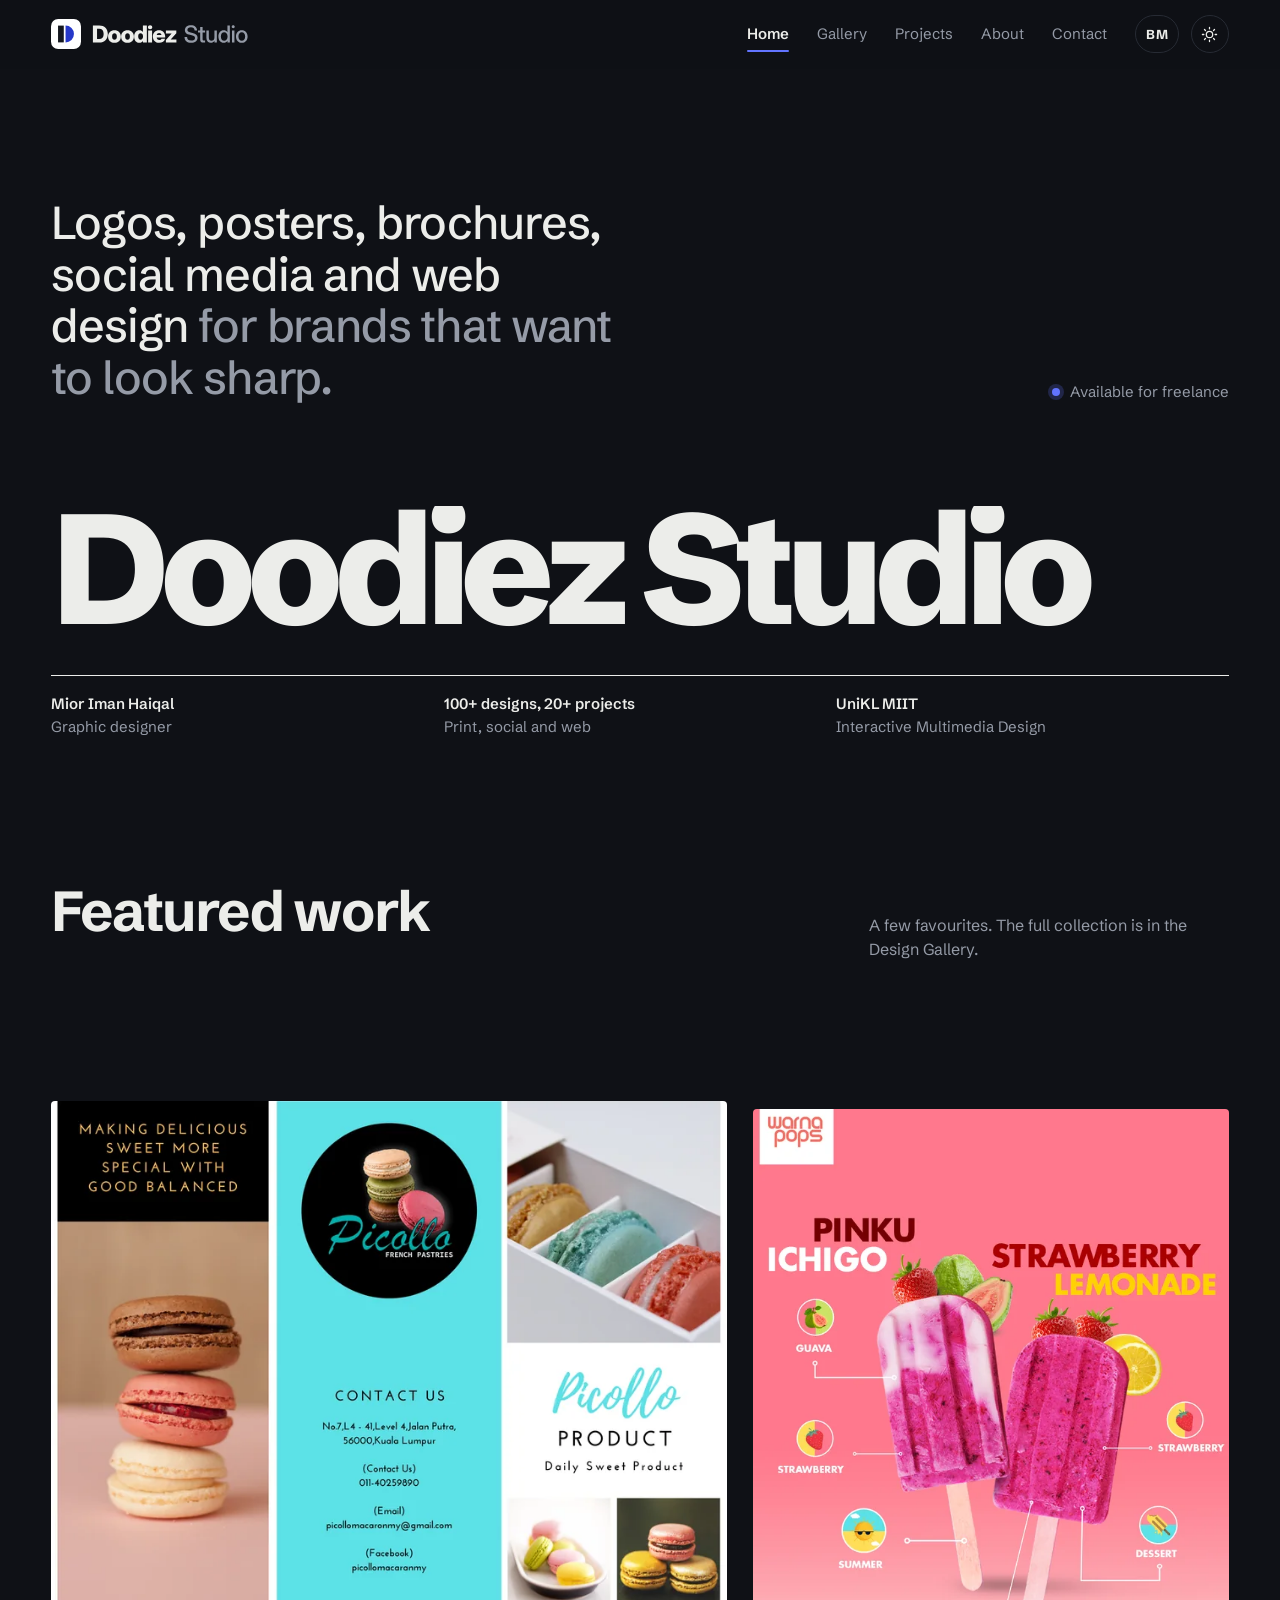
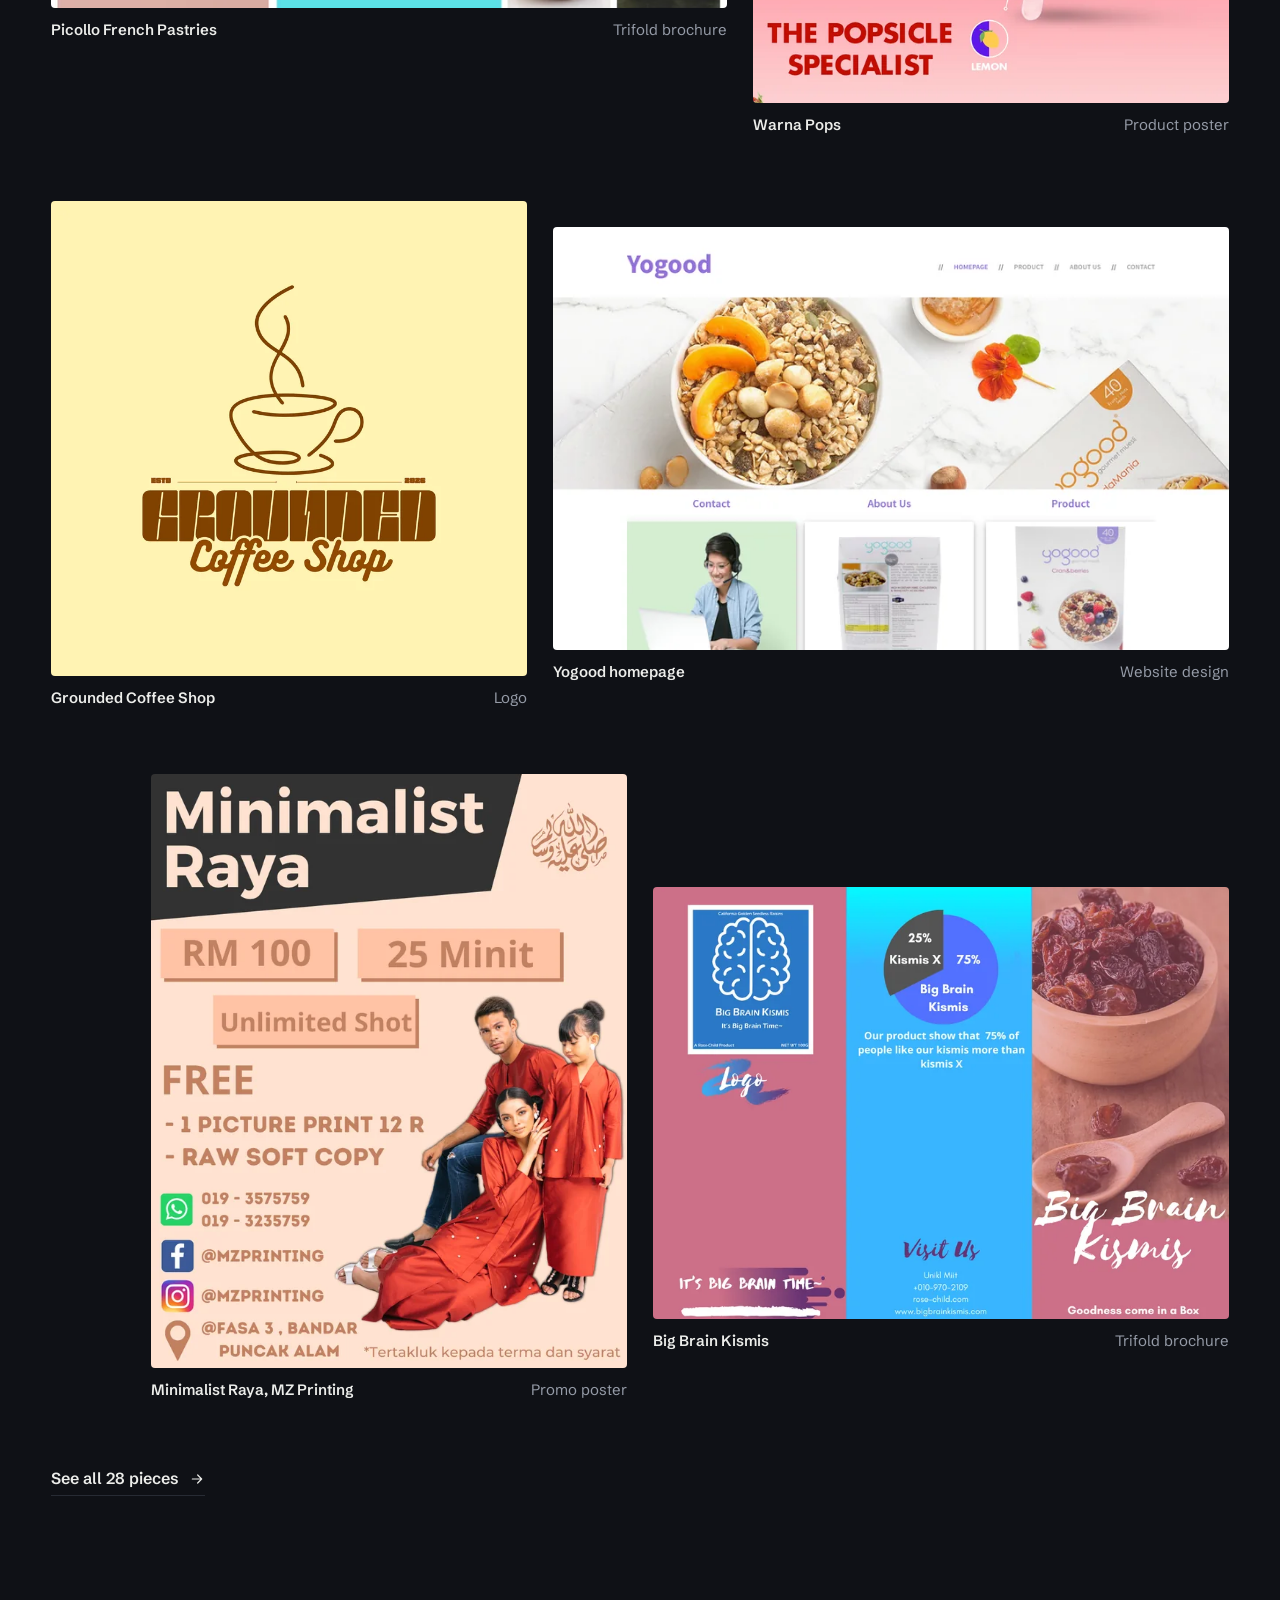
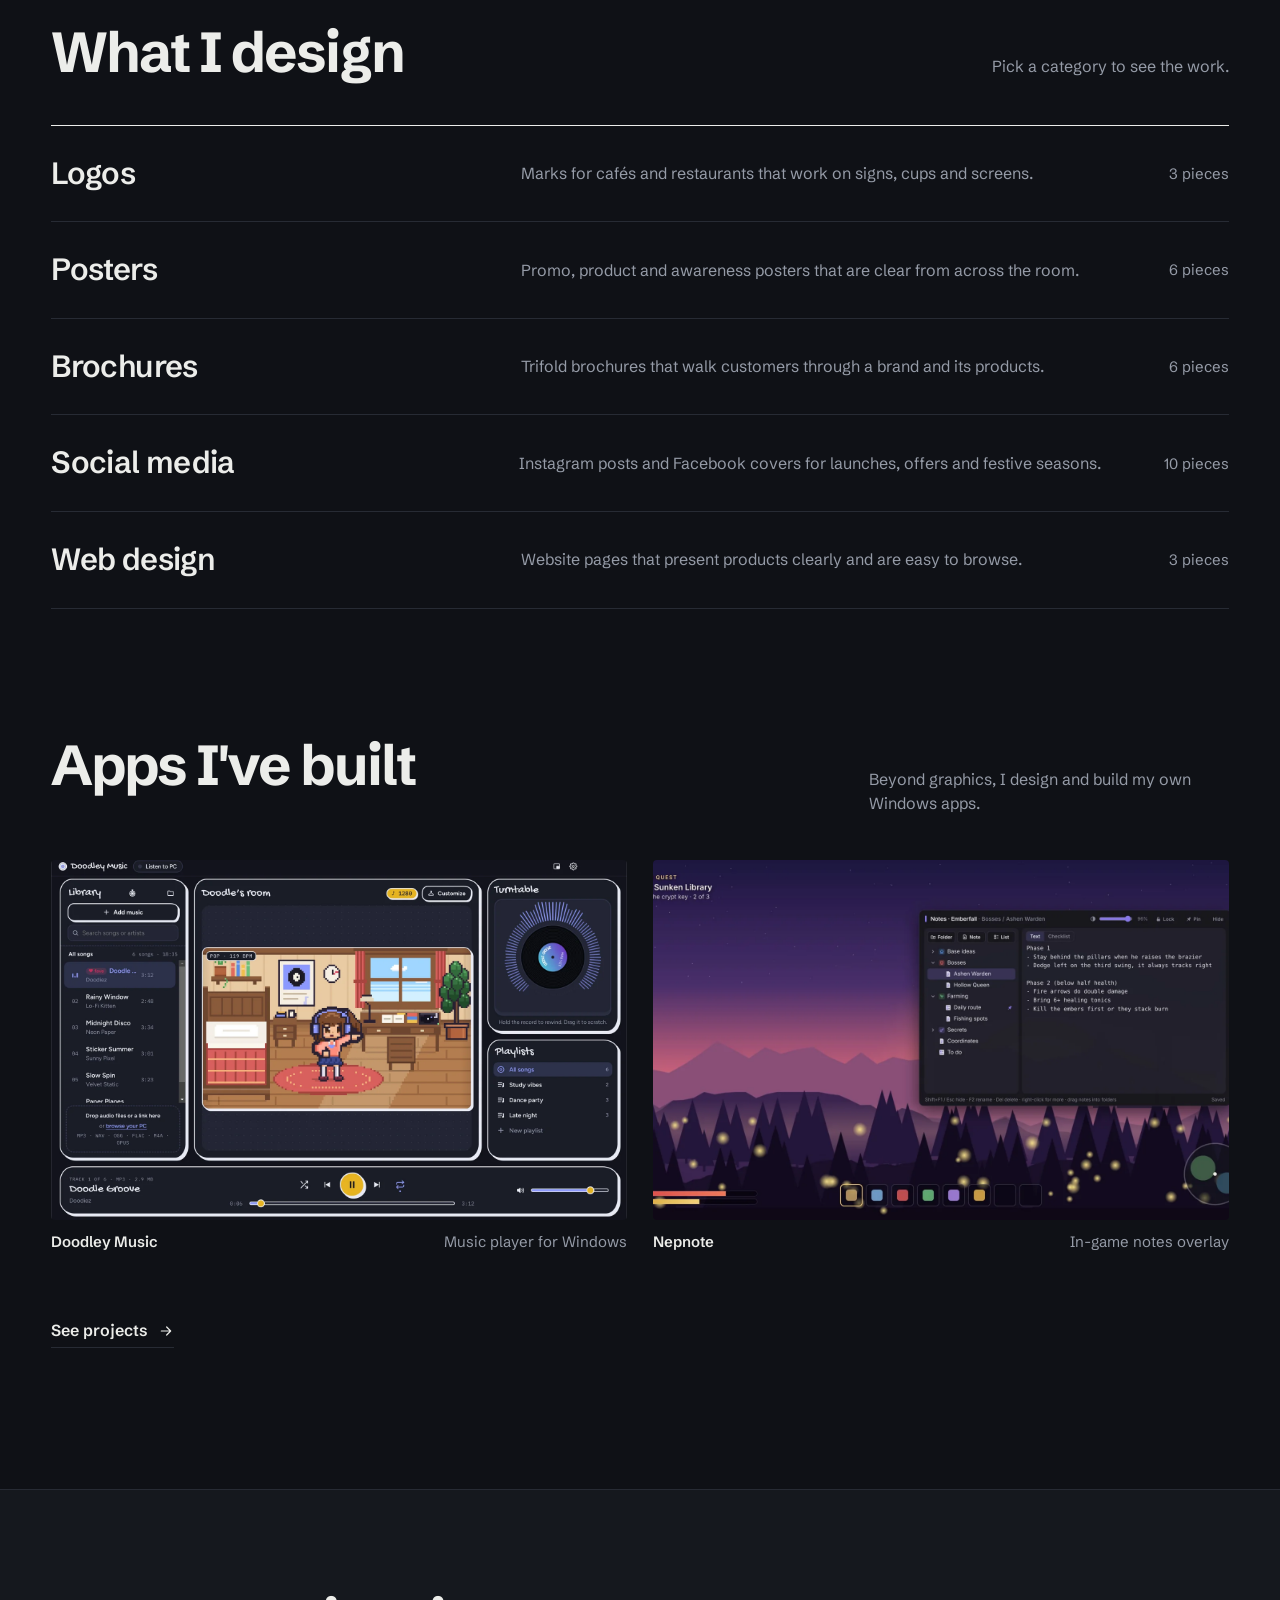
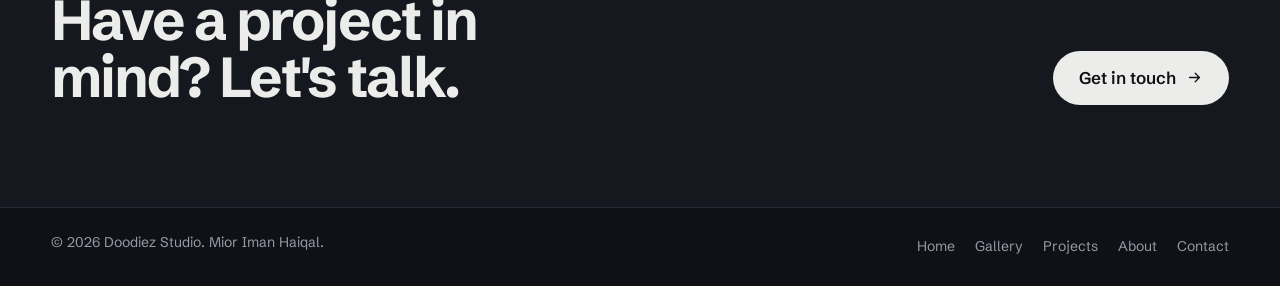
==== index.html @ 49db3137 "Launch Doodiez Studio portfolio site" ====
<!doctype html>
<html lang="en">
<head>
<meta charset="utf-8">
<meta name="viewport" content="width=device-width, initial-scale=1">
<title>Doodiez Studio</title>
<meta name="description" content="Doodiez Studio is the portfolio of Mior Iman Haiqal, a graphic designer in Malaysia: logos, posters, brochures, social media and web design.">
<meta property="og:title" content="Doodiez Studio">
<meta property="og:description" content="Doodiez Studio is the portfolio of Mior Iman Haiqal, a graphic designer in Malaysia: logos, posters, brochures, social media and web design.">
<meta property="og:image" content="assets/og.png">
<link rel="icon" href="assets/favicon.svg" type="image/svg+xml">
<link rel="icon" href="assets/favicon-32.png" sizes="32x32" type="image/png">
<link rel="apple-touch-icon" href="assets/apple-touch-icon.png">
<meta name="theme-color" content="#0F1116">
<link rel="preconnect" href="https://fonts.googleapis.com">
<link rel="preconnect" href="https://fonts.gstatic.com" crossorigin>
<link href="https://fonts.googleapis.com/css2?family=Schibsted+Grotesk:wght@400;500;600;700;800&display=swap" rel="stylesheet">
<script>try{if(localStorage.getItem('theme')==='light')document.documentElement.setAttribute('data-theme','light')}catch(e){}</script>
<link rel="stylesheet" href="assets/style.css">
</head>
<body>

<header>
  <div class="wrap bar">
    <a href="index.html" class="logo"><svg class="logo-svg" viewBox="0 0 519.2 78.9" role="img" aria-label="Doodiez Studio"><rect width="78.9" height="78.9" rx="18.9" fill="var(--tile-bg)"/><g transform="translate(18.52 17.35) scale(0.5812)"><rect width="26" height="76" fill="var(--tile-ink)"/><path d="M34 0A38 38 0 0 1 34 76Z" fill="var(--tile-acc)"/></g><g transform="translate(107.28 61.98) scale(0.62)"><path fill="currentColor" d="M31.7 0C54.1 0 68 -14.2 68 -36.4C68 -58.6 53.9 -72.8 31.7 -72.8H4.7V0ZM22.3 -14.6V-58.1H30.6C44 -58.1 50.3 -50.7 50.3 -36.4C50.3 -22.1 44.1 -14.6 30.8 -14.6ZM96.2 1.2C112.4 1.2 123.3 -9.4 123.3 -25.8C123.3 -42 112.4 -52.7 96.2 -52.7C80.1 -52.7 69.1 -42 69.1 -25.8C69.1 -9.4 80.1 1.2 96.2 1.2ZM96.2 -12.2C90.3 -12.2 86.1 -17 86.1 -25.8C86.1 -34.5 90.4 -39.4 96.2 -39.4C102.1 -39.4 106.4 -34.5 106.4 -25.8C106.4 -17 102.1 -12.2 96.2 -12.2ZM151.6 1.2C167.7 1.2 178.7 -9.4 178.7 -25.8C178.7 -42 167.7 -52.7 151.6 -52.7C135.4 -52.7 124.4 -42 124.4 -25.8C124.4 -9.4 135.4 1.2 151.6 1.2ZM151.6 -12.2C145.7 -12.2 141.5 -17 141.5 -25.8C141.5 -34.5 145.7 -39.4 151.6 -39.4C157.4 -39.4 161.7 -34.5 161.7 -25.8C161.7 -17 157.4 -12.2 151.6 -12.2ZM202.1 1.1C208.8 1.1 214.2 -2 216.9 -8H217V0H233.6V-72.8H216.8V-44.6H216.7C213.4 -50.1 208.6 -52.7 201.9 -52.7C188.8 -52.7 179.7 -41.7 179.7 -25.9C179.7 -9.6 188.5 1.1 202.1 1.1ZM206.8 -12.3C200.6 -12.3 196.8 -17.4 196.8 -25.9C196.8 -34.3 200.6 -39.3 206.8 -39.3C213.1 -39.3 217.4 -34 217.4 -25.9C217.4 -17.6 213.1 -12.3 206.8 -12.3ZM239 0H255.8V-51.6H239ZM247.3 -56.6C252.8 -56.6 256.6 -60.2 256.6 -65.1C256.6 -70 252.8 -73.5 247.3 -73.5C242 -73.5 238.1 -70 238.1 -65.1C238.1 -60.2 242 -56.6 247.3 -56.6ZM285.6 1.2C298.6 1.2 309 -6.1 310.9 -16.5H295.8C294.6 -13.1 291.1 -10.9 286.2 -10.9C279.5 -10.9 275.6 -15.1 275.4 -21.6H311.3V-26.2C311.3 -41.8 300.6 -52.7 285.1 -52.7C269.8 -52.7 259 -41.5 259 -25.8C259 -10.1 269.7 1.2 285.6 1.2ZM275.5 -31.7C276.2 -37.1 279.9 -40.3 285.6 -40.3C291.2 -40.3 294.9 -37.1 295.6 -31.7ZM314.4 0H359V-13H334.6V-13.1L358.6 -39.9V-51.6H314.4V-38.5H338.8V-38.4L314.4 -11Z"/><path fill="var(--graphite)" transform="translate(389.7 0)" d="M31.8 1.2C48.3 1.2 59 -7.4 59 -20.5C59 -30.9 52.3 -37.2 37.7 -40.7L29.8 -42.5C19.8 -44.9 15.9 -47.9 15.9 -53.2C15.9 -59.8 22.1 -64.5 30.9 -64.5C40.1 -64.5 46 -59.3 46.6 -51H57.1C56.6 -65.2 46.7 -73.9 31.1 -73.9C15.4 -73.9 5.1 -65.5 5.1 -52.7C5.1 -42.6 11.6 -36.5 26.3 -33.1L34.2 -31.2C44.3 -28.8 48.2 -25.5 48.2 -19.9C48.2 -12.8 41.7 -8.3 31.8 -8.3C20.9 -8.3 14.6 -14 14.5 -23.6H3.7C3.7 -8.2 14.4 1.2 31.8 1.2ZM90.9 -51.6H80.4V-65.6H70.1V-51.6H61V-43.1H70.1V-12.3C70.1 -4 74.7 0 84.4 0H90.9V-8.5H85.8C81.7 -8.5 80.4 -9.8 80.4 -13.6V-43.1H90.9ZM115.2 1C122 1 127.2 -1.9 130.7 -7.8V0H140.8V-51.6H130.5V-21.9C130.5 -12.3 125.1 -8.2 118.1 -8.2C111 -8.2 106.8 -12.5 106.8 -20.7V-51.6H96.5V-19.4C96.5 -6 104.6 1 115.2 1ZM169.8 1C176.5 1 182.3 -1.9 185.8 -7.9H185.9V0H196V-72.8H185.7V-44.1H185.6C182.2 -49.8 176.4 -52.6 169.7 -52.6C156.4 -52.6 147.4 -41.7 147.4 -25.8C147.4 -9.8 156.4 1 169.8 1ZM171.9 -7.9C163.6 -7.9 157.9 -14.2 157.9 -25.8C157.9 -37.5 163.6 -43.8 171.9 -43.8C180.7 -43.8 186.3 -36.6 186.3 -25.8C186.3 -14.9 180.7 -7.9 171.9 -7.9ZM205.1 0H215.4V-51.6H205.1ZM210.2 -60.4C213.9 -60.4 216.8 -63.2 216.8 -66.7C216.8 -70.3 213.9 -73.1 210.2 -73.1C206.6 -73.1 203.7 -70.3 203.7 -66.7C203.7 -63.2 206.6 -60.4 210.2 -60.4ZM246.7 1.2C261.4 1.2 271.3 -9.8 271.3 -25.7C271.3 -41.7 261.4 -52.7 246.7 -52.7C231.9 -52.7 222 -41.7 222 -25.7C222 -9.8 231.9 1.2 246.7 1.2ZM246.7 -7.7C237.8 -7.7 232.4 -14.7 232.4 -25.7C232.4 -36.8 237.9 -43.8 246.7 -43.8C255.5 -43.8 260.9 -36.8 260.9 -25.7C260.9 -14.7 255.5 -7.7 246.7 -7.7Z"/></g></svg></a>
    <div class="nav-right">
      <nav class="main" aria-label="Main">
        <a href="index.html" aria-current="page">Home</a>
        <a href="gallery.html">Gallery</a>
        <a href="projects.html">Projects</a>
        <a href="about.html">About</a>
        <a href="contact.html" class="nav-cta">Contact</a>
      </nav>
      <button class="lang-btn" id="langBtn" type="button" aria-label="Tukar ke Bahasa Melayu" lang="ms">BM</button>
      <button class="theme-btn" id="themeBtn" type="button" aria-label="Switch to light mode">
        <svg class="sun" viewBox="0 0 24 24" fill="none" stroke="currentColor" stroke-width="1.8" stroke-linecap="round"><circle cx="12" cy="12" r="4.5"/><path d="M12 2v2M12 20v2M4.9 4.9l1.4 1.4M17.7 17.7l1.4 1.4M2 12h2M20 12h2M4.9 19.1l1.4-1.4M17.7 6.3l1.4-1.4"/></svg>
        <svg class="moon" viewBox="0 0 24 24" fill="none" stroke="currentColor" stroke-width="1.8" stroke-linecap="round" stroke-linejoin="round"><path d="M20 14.5A8 8 0 1 1 9.5 4a6.5 6.5 0 0 0 10.5 10.5z"/></svg>
      </button>
      <button class="menu-btn" id="menuBtn" type="button" aria-label="Menu" aria-expanded="false" aria-controls="drawer">
        <svg viewBox="0 0 24 24" fill="none" stroke="currentColor" stroke-width="1.8" stroke-linecap="round"><path d="M4 8h16M4 16h16"/></svg>
      </button>
    </div>
  </div>
  <nav class="drawer" id="drawer" aria-label="Mobile">
    <a href="index.html" aria-current="page">Home</a>
    <a href="gallery.html">Gallery</a>
    <a href="projects.html">Projects</a>
    <a href="about.html">About</a>
    <a href="contact.html">Contact</a>
  </nav>
</header>

<main>
  <div class="hero">
    <div class="wrap">
      <div class="hero-top">
        <p class="statement">Logos, posters, brochures, social media and web design <span>for brands that want to look sharp.</span></p>
        <p class="avail"><i class="dot"></i>Available for freelance</p>
      </div>
      <h1 class="wordmark" aria-label="Doodiez Studio">Doodiez Studio</h1>
      <div class="hero-meta">
        <div><strong>Mior Iman Haiqal</strong>Graphic designer</div>
        <div><strong>100+ designs, 20+ projects</strong>Print, social and web</div>
        <div><strong>UniKL MIIT</strong>Interactive Multimedia Design</div>
      </div>
    </div>
  </div>

  <section>
    <div class="wrap">
      <div class="head">
        <h2>Featured work</h2>
        <p>A few favourites. The full collection is in the Design Gallery.</p>
      </div>
      <p class="carousel-hint" aria-hidden="true">Swipe for more <svg viewBox="0 0 24 24" fill="none" stroke="currentColor" stroke-width="1.8" stroke-linecap="round" stroke-linejoin="round"><path d="M5 12h14M13 6l6 6-6 6"/></svg></p>
      <div class="featured">
        
        <button class="item" data-cat="brochure"><div class="shot" style="--r:4/3"><img src="images/brochure-picollo-1.webp" alt="Picollo French Pastries trifold brochure, outside" loading="lazy" width="800" height="618"></div><div class="cap"><b>Picollo French Pastries</b><span>Trifold brochure</span></div></button>
        <button class="item" data-cat="poster"><div class="shot" style="--r:4/5;--pos:50% 30%"><img src="images/poster-warnapops.webp" alt="Warna Pops popsicle poster with strawberry and guava flavours" loading="lazy" width="635" height="898"></div><div class="cap"><b>Warna Pops</b><span>Product poster</span></div></button>
        <button class="item" data-cat="logo"><div class="shot" style="--r:1/1"><img src="images/logo-grounded.webp" alt="Grounded Coffee Shop logo" loading="lazy" width="800" height="800"></div><div class="cap"><b>Grounded Coffee Shop</b><span>Logo</span></div></button>
        <button class="item" data-cat="web"><div class="shot" style="--r:16/10;--pos:50% 0%"><img src="images/web-yogood-home.webp" alt="Yogood website homepage" loading="lazy" width="768" height="1020"></div><div class="cap"><b>Yogood homepage</b><span>Website design</span></div></button>
        <button class="item" data-cat="poster"><div class="shot" style="--r:4/5"><img src="images/poster-raya-peach.webp" alt="Minimalist Raya photo package poster in peach" loading="lazy" width="648" height="810"></div><div class="cap"><b>Minimalist Raya, MZ Printing</b><span>Promo poster</span></div></button>
        <button class="item" data-cat="brochure"><div class="shot" style="--r:4/3"><img src="images/brochure-bigbrain-1.webp" alt="Big Brain Kismis trifold brochure, outside" loading="lazy" width="800" height="618"></div><div class="cap"><b>Big Brain Kismis</b><span>Trifold brochure</span></div></button>
      </div>
      <div class="featured-foot"><a class="more" href="gallery.html">See all 28 pieces <svg viewBox="0 0 24 24" fill="none" stroke="currentColor" stroke-width="1.8" stroke-linecap="round" stroke-linejoin="round"><path d="M5 12h14M13 6l6 6-6 6"/></svg></a></div>
    </div>
  </section>

  <section>
    <div class="wrap">
      <div class="head">
        <h2>What I design</h2>
        <p>Pick a category to see the work.</p>
      </div>
      <div class="cats">
        
        <a class="cat" href="gallery.html#logo"><h3>Logos</h3><p>Marks for cafés and restaurants that work on signs, cups and screens.</p><span class="n">3 pieces</span></a>
        <a class="cat" href="gallery.html#poster"><h3>Posters</h3><p>Promo, product and awareness posters that are clear from across the room.</p><span class="n">6 pieces</span></a>
        <a class="cat" href="gallery.html#brochure"><h3>Brochures</h3><p>Trifold brochures that walk customers through a brand and its products.</p><span class="n">6 pieces</span></a>
        <a class="cat" href="gallery.html#social"><h3>Social media</h3><p>Instagram posts and Facebook covers for launches, offers and festive seasons.</p><span class="n">10 pieces</span></a>
        <a class="cat" href="gallery.html#web"><h3>Web design</h3><p>Website pages that present products clearly and are easy to browse.</p><span class="n">3 pieces</span></a>
      </div>
    </div>
  </section>

  <section>
    <div class="wrap">
      <div class="head">
        <h2>Apps I've built</h2>
        <p>Beyond graphics, I design and build my own Windows apps.</p>
      </div>
      <p class="carousel-hint" aria-hidden="true">Swipe for more <svg viewBox="0 0 24 24" fill="none" stroke="currentColor" stroke-width="1.8" stroke-linecap="round" stroke-linejoin="round"><path d="M5 12h14M13 6l6 6-6 6"/></svg></p>
      <div class="proj-teaser">
        <a class="pt" href="projects.html#doodley-music">
          <div class="shot"><img src="images/projects/doodley-hero.webp" alt="Doodley Music app" loading="lazy" width="1600" height="1018"></div>
          <div class="cap"><b>Doodley Music</b><span>Music player for Windows</span></div>
        </a>
        <a class="pt" href="projects.html#nepnote">
          <div class="shot"><img src="images/projects/nepnote-hero.webp" alt="Nepnote overlay over a game" loading="lazy" width="1600" height="900"></div>
          <div class="cap"><b>Nepnote</b><span>In-game notes overlay</span></div>
        </a>
      </div>
      <div class="featured-foot"><a class="more" href="projects.html">See projects <svg viewBox="0 0 24 24" fill="none" stroke="currentColor" stroke-width="1.8" stroke-linecap="round" stroke-linejoin="round"><path d="M5 12h14M13 6l6 6-6 6"/></svg></a></div>
    </div>
  </section>
</main>

<div class="band">
  <div class="wrap band-inner">
    <h2>Have a project in mind? Let's talk.</h2>
    <a class="btn" href="contact.html">Get in touch <svg viewBox="0 0 24 24" fill="none" stroke="currentColor" stroke-width="1.8" stroke-linecap="round" stroke-linejoin="round"><path d="M5 12h14M13 6l6 6-6 6"/></svg></a>
  </div>
</div>
<footer>
  <div class="foot">
    <span>&copy; <span id="yr">2026</span> Doodiez Studio. Mior Iman Haiqal.</span>
    <nav aria-label="Footer"><a href="index.html">Home</a> <a href="gallery.html">Gallery</a> <a href="projects.html">Projects</a> <a href="about.html">About</a> <a href="contact.html">Contact</a></nav>
  </div>
</footer>

<div class="lb" id="lb" role="dialog" aria-modal="true" aria-label="Project viewer" hidden>
  <div class="lb-top">
    <span class="lb-count" id="lbCount"></span>
    <button type="button" id="lbClose" aria-label="Close"><svg viewBox="0 0 24 24" fill="none" stroke="currentColor" stroke-width="1.8" stroke-linecap="round"><path d="M6 6l12 12M18 6L6 18"/></svg></button>
  </div>
  <div class="lb-stage" id="lbStage"><img id="lbImg" alt=""></div>
  <div class="lb-bottom">
    <div class="lb-cap"><b id="lbTitle"></b><span id="lbType"></span></div>
    <div class="lb-btns">
      <button type="button" id="lbPrev" aria-label="Previous"><svg viewBox="0 0 24 24" fill="none" stroke="currentColor" stroke-width="1.8" stroke-linecap="round" stroke-linejoin="round"><path d="M15 6l-6 6 6 6"/></svg></button>
      <button type="button" id="lbNext" aria-label="Next"><svg viewBox="0 0 24 24" fill="none" stroke="currentColor" stroke-width="1.8" stroke-linecap="round" stroke-linejoin="round"><path d="M9 6l6 6-6 6"/></svg></button>
    </div>
  </div>
</div>
<script src="assets/i18n.js"></script>
<script src="assets/main.js"></script>
</body>
</html>
---- assets/style.css ----
/* Doodiez Studio — shared styles. Dark is the default theme. */
:root{
  --ink:#ECEDEA;
  --paper:#0F1116;
  --graphite:#959BA7;
  --line:#272B34;
  --accent:#6274FF;
  --surface:#181B22;
  --header-bg:rgba(15,17,22,.85);
  --band:#15181E;
  --gutter:clamp(16px,4vw,56px);
  --max:1360px;
  color-scheme:dark;
}
:root[data-theme="light"]{
  --ink:#14171F;
  --paper:#F3F4F1;
  --graphite:#5D6371;
  --line:#D6D9D2;
  --accent:#2638C9;
  --surface:#E4E6E1;
  --header-bg:rgba(243,244,241,.88);
  --band:#E9EBE6;
  color-scheme:light;
}
*{box-sizing:border-box;margin:0;padding:0}
html{scroll-behavior:smooth}
@media (prefers-reduced-motion:reduce){html{scroll-behavior:auto}*{transition:none!important;animation:none!important}}
body{background:var(--paper);color:var(--ink);font-family:"Schibsted Grotesk",system-ui,sans-serif;font-size:17px;line-height:1.55;-webkit-font-smoothing:antialiased;transition:background-color .3s,color .3s;min-height:100vh;display:flex;flex-direction:column}
main{flex:1}
a{color:inherit}
img{display:block;max-width:100%}
button{font:inherit;color:inherit}
:focus-visible{outline:2px solid var(--accent);outline-offset:3px}
.wrap{max-width:var(--max);margin:0 auto;padding:0 var(--gutter)}

/* Header */
header{position:sticky;top:0;z-index:20;background:var(--header-bg);backdrop-filter:blur(10px);-webkit-backdrop-filter:blur(10px);border-bottom:1px solid transparent;transition:border-color .2s,background-color .3s}
header.scrolled{border-bottom-color:var(--line)}
.bar{display:flex;align-items:center;justify-content:space-between;height:68px;gap:16px}
.logo{font-weight:700;font-size:18px;letter-spacing:-.02em;text-decoration:none;white-space:nowrap}
.nav-right{display:flex;align-items:center;gap:28px}
nav{display:flex;gap:28px}
nav a{text-decoration:none;font-size:15px;color:var(--graphite);transition:color .15s;position:relative;padding:4px 0}
nav a:hover{color:var(--ink)}
nav a[aria-current="page"]{color:var(--ink);font-weight:600}
nav a[aria-current="page"]::after{content:"";position:absolute;left:0;right:0;bottom:-2px;height:2px;background:var(--accent);border-radius:2px}
.theme-btn{flex:none;display:grid;place-items:center;width:38px;height:38px;border-radius:50%;border:1px solid var(--line);background:transparent;cursor:pointer;transition:border-color .2s}
.theme-btn:hover{border-color:var(--graphite)}
.theme-btn svg{width:17px;height:17px}
.theme-btn .moon{display:none}
:root[data-theme="light"] .theme-btn .sun{display:none}
:root[data-theme="light"] .theme-btn .moon{display:block}

/* Shared type */
.page-head{padding:clamp(56px,9vw,120px) 0 clamp(32px,4vw,56px)}
.page-head h1{font-size:clamp(56px,10vw,150px);font-weight:800;letter-spacing:-.06em;line-height:.85}
.page-head p{color:var(--graphite);font-size:clamp(18px,1.6vw,21px);max-width:44ch;margin-top:24px}
section{padding:clamp(72px,10vw,136px) 0 0}
.head{display:flex;justify-content:space-between;align-items:baseline;gap:24px;margin-bottom:clamp(28px,3.5vw,44px)}
h2{font-size:clamp(32px,4.4vw,60px);letter-spacing:-.035em;line-height:1;font-weight:700}
.head p{color:var(--graphite);max-width:36ch;font-size:16px}
.more{display:inline-flex;align-items:center;gap:10px;text-decoration:none;font-weight:600;font-size:16px;border-bottom:1px solid var(--line);padding-bottom:4px;transition:border-color .2s}
.more:hover{border-color:var(--ink)}
.more svg{width:16px;height:16px;transition:transform .2s}
.more:hover svg{transform:translateX(3px)}

/* Home hero */
.hero{padding:clamp(56px,10vw,128px) 0 0}
.hero-top{display:grid;grid-template-columns:1fr auto;gap:40px;align-items:end}
.statement{font-size:clamp(28px,3.6vw,48px);line-height:1.12;letter-spacing:-.025em;font-weight:500;max-width:21ch}
.statement span{color:var(--graphite)}
.avail{display:flex;align-items:center;gap:10px;font-size:15px;color:var(--graphite);white-space:nowrap}
.dot{width:8px;height:8px;border-radius:50%;background:var(--accent);box-shadow:0 0 0 4px color-mix(in srgb,var(--accent) 22%,transparent)}
.wordmark{font-weight:800;letter-spacing:-.065em;line-height:.8;font-size:clamp(40px,12.2vw,184px);margin-top:clamp(48px,8vw,104px);padding-bottom:.08em;white-space:nowrap;overflow:hidden;
  opacity:0;transform:translateY(24px);animation:rise 1s cubic-bezier(.2,.7,.2,1) .15s forwards}
@keyframes rise{to{opacity:1;transform:none}}
.hero-meta{display:grid;grid-template-columns:repeat(3,1fr);border-top:1px solid var(--ink);margin-top:clamp(20px,3vw,32px)}
.hero-meta div{padding:16px 0;font-size:15px;color:var(--graphite)}
.hero-meta strong{display:block;color:var(--ink);font-weight:600}

/* Home featured grid */
.featured{display:grid;grid-template-columns:repeat(12,1fr);gap:clamp(16px,2vw,28px);row-gap:clamp(40px,5vw,64px)}
.featured .item:nth-child(1){grid-column:1/8}
.featured .item:nth-child(2){grid-column:8/13;margin-top:clamp(0px,8vw,120px)}
.featured .item:nth-child(3){grid-column:1/6}
.featured .item:nth-child(4){grid-column:6/13}
.featured .item:nth-child(5){grid-column:2/7}
.featured .item:nth-child(6){grid-column:7/13;margin-top:clamp(0px,5vw,80px)}
.featured .shot{aspect-ratio:var(--r,4/3)}
.featured .shot img{width:100%;height:100%;object-fit:cover;object-position:var(--pos,50% 50%)}
.featured-foot{margin-top:clamp(40px,5vw,64px)}

/* Home: what I do (links into work categories) */
.cats{border-top:1px solid var(--ink)}
.cat{display:grid;grid-template-columns:1fr 1.4fr auto;gap:24px;align-items:center;padding:24px 0;border-bottom:1px solid var(--line);text-decoration:none;transition:padding-left .25s}
.cat:hover{padding-left:12px}
.cat h3{font-size:clamp(22px,2.4vw,32px);font-weight:600;letter-spacing:-.02em}
.cat p{color:var(--graphite);font-size:16px}
.cat .n{color:var(--graphite);font-size:15px;white-space:nowrap}

/* Work items (shared by home + work page) */
.item{display:block;width:100%;padding:0;border:0;background:none;text-align:left;cursor:zoom-in}
.item[hidden]{display:none}
.shot{overflow:hidden;border-radius:4px;background:var(--surface)}
.shot img{width:100%;height:auto;transition:transform .6s cubic-bezier(.2,.7,.2,1)}
.item:hover .shot img{transform:scale(1.025)}
.cap{display:flex;justify-content:space-between;gap:12px;padding-top:10px;font-size:15px}
.cap b{font-weight:600}
.cap span{color:var(--graphite);text-align:right;white-space:nowrap}

/* Work page */
.filters{display:flex;flex-wrap:wrap;gap:8px;margin-bottom:clamp(24px,3vw,36px);position:sticky;top:68px;z-index:5;background:var(--paper);padding:12px 0;transition:background-color .3s}
.chip{border:1px solid var(--line);background:transparent;border-radius:999px;padding:8px 16px;font-size:15px;cursor:pointer;color:var(--graphite);transition:color .15s,border-color .15s,background-color .15s}
.chip:hover{color:var(--ink);border-color:var(--graphite)}
.chip[aria-pressed="true"]{background:var(--ink);border-color:var(--ink);color:var(--paper)}
.chip small{font-size:13px;opacity:.6;margin-left:4px}
.gallery{columns:3 300px;column-gap:clamp(16px,2vw,24px)}
.gallery .item{break-inside:avoid;margin:0 0 clamp(24px,3vw,36px)}

/* Lightbox */
.lb{position:fixed;inset:0;z-index:50;background:#0B0C10;display:none;grid-template-rows:auto 1fr auto;color:#ECEDEA}
.lb.open{display:grid}
.lb-top{display:flex;justify-content:space-between;align-items:center;padding:14px var(--gutter)}
.lb-count{font-size:14px;color:#959BA7}
.lb-stage{display:grid;place-items:center;overflow:auto;padding:0 var(--gutter)}
.lb-stage img{max-width:min(100%,1100px);max-height:calc(100vh - 150px);width:auto;height:auto;object-fit:contain;border-radius:3px}
.lb-stage.tall{place-items:start center}
.lb-stage.tall img{max-height:none}
.lb-bottom{display:flex;justify-content:space-between;align-items:center;gap:16px;padding:16px var(--gutter) 20px}
.lb-cap b{display:block;font-weight:600}
.lb-cap span{color:#959BA7;font-size:15px}
.lb-btns{display:flex;gap:8px}
.lb button{width:44px;height:44px;border-radius:50%;border:1px solid #333845;background:transparent;color:#ECEDEA;cursor:pointer;display:grid;place-items:center;transition:background-color .15s,border-color .15s}
.lb button:hover{background:#ECEDEA;color:#0F1116;border-color:#ECEDEA}
.lb svg{width:18px;height:18px}

/* About page */
.about{display:grid;grid-template-columns:5fr 7fr;gap:clamp(32px,6vw,96px);align-items:start}
.mosaic{display:grid;grid-template-columns:1fr 1fr;grid-template-rows:1fr 1fr;gap:clamp(8px,1vw,12px);aspect-ratio:1/1;position:sticky;top:100px}
.mosaic img{width:100%;height:100%;min-height:0;object-fit:cover;border-radius:4px;background:var(--surface)}
.mosaic img:nth-child(2){object-position:50% 20%}
.lead{font-size:clamp(24px,2.6vw,34px);line-height:1.22;letter-spacing:-.02em;font-weight:500;margin-bottom:28px}
.prose p{color:var(--graphite);max-width:60ch;margin-bottom:16px}
.stats{display:flex;gap:clamp(32px,5vw,64px);margin:36px 0 8px}
.stats strong{display:block;font-size:clamp(40px,4.4vw,60px);font-weight:700;letter-spacing:-.04em;line-height:1}
.stats span{color:var(--graphite);font-size:15px}
h3.sub{font-size:15px;font-weight:600;color:var(--graphite);margin:48px 0 4px}
.edu{list-style:none}
.edu li{display:grid;grid-template-columns:72px 1fr;gap:16px;padding:14px 0;border-top:1px solid var(--line);font-size:16px}
.edu time{color:var(--graphite)}
.edu b{font-weight:600;display:block}
.edu span{color:var(--graphite)}
.services{display:grid;grid-template-columns:repeat(3,1fr);border-top:1px solid var(--ink)}
.service{padding:28px 28px 8px 0}
.service + .service{padding-left:28px;border-left:1px solid var(--line)}
.service h3{font-size:22px;letter-spacing:-.02em;font-weight:600;margin-bottom:12px}
.service p{color:var(--graphite);font-size:16px;margin-bottom:18px}
.service ul{list-style:none;font-size:15px}
.service li{padding:9px 0;border-top:1px solid var(--line)}

/* Contact page */
.contact-main{padding-top:clamp(56px,9vw,120px);padding-bottom:clamp(72px,10vw,136px)}
.contact-main .intro{color:var(--graphite);font-size:clamp(18px,1.6vw,21px);max-width:42ch;margin:24px 0 clamp(40px,5vw,64px)}
.mail{display:inline-block;font-size:clamp(26px,6.8vw,104px);font-weight:700;letter-spacing:-.045em;line-height:1;text-decoration:none;border-bottom:2px solid var(--line);padding-bottom:10px;transition:border-color .25s;word-break:break-word}
.mail:hover{border-color:var(--ink)}
.copy{margin-top:20px;border:1px solid var(--line);background:transparent;border-radius:999px;padding:10px 20px;font-size:15px;cursor:pointer;transition:background-color .2s,color .2s,border-color .2s}
.copy:hover{background:var(--ink);color:var(--paper);border-color:var(--ink)}
.brief{display:grid;grid-template-columns:repeat(3,1fr);gap:0;border-top:1px solid var(--ink);margin-top:clamp(64px,8vw,104px)}
.brief div{padding:24px 24px 0 0}
.brief div + div{padding-left:24px;border-left:1px solid var(--line)}
.brief h3{font-size:18px;font-weight:600;margin-bottom:8px}
.brief p{color:var(--graphite);font-size:16px}

/* CTA band + footer (all pages) */
.band{background:var(--band);margin-top:clamp(80px,11vw,152px);padding:clamp(56px,8vw,104px) 0;border-top:1px solid var(--line);transition:background-color .3s}
.band-inner{display:flex;justify-content:space-between;align-items:flex-end;gap:32px;flex-wrap:wrap}
.band h2{max-width:16ch}
.btn{display:inline-flex;align-items:center;gap:10px;text-decoration:none;font-weight:600;background:var(--ink);color:var(--paper);border-radius:999px;padding:14px 26px;transition:opacity .2s}
.btn:hover{opacity:.85}
.btn svg{width:16px;height:16px}
footer{border-top:1px solid var(--line)}
.foot{display:flex;justify-content:space-between;gap:16px;padding:24px var(--gutter);max-width:var(--max);margin:0 auto;font-size:14px;color:var(--graphite)}
.foot nav{gap:20px}
.foot a{text-decoration:none;font-size:14px}

/* Responsive */
@media (max-width:900px){
  nav.main a{display:none}
  nav.main a.nav-cta{display:inline}
  .menu-btn{display:grid!important}
  .nav-right{gap:12px}
  .hero-top{grid-template-columns:1fr}
  .featured{grid-template-columns:1fr;row-gap:40px}
  .featured .item:nth-child(n){grid-column:auto;margin-top:0}
  .cat{grid-template-columns:1fr auto}
  .cat p{grid-column:1/-1;grid-row:2}
  .services,.brief{grid-template-columns:1fr}
  .service,.service + .service,.brief div,.brief div + div{padding:24px 0 8px;border-left:0}
  .service + .service,.brief div + div{border-top:1px solid var(--line)}
  .about{grid-template-columns:1fr}
  .mosaic{position:static;max-width:460px}
  .head{flex-direction:column;align-items:flex-start}
}
@media (max-width:560px){
  body{font-size:16px}
  .hero-meta{grid-template-columns:1fr}
  .hero-meta div{border-bottom:1px solid var(--line)}
  .gallery{columns:2;column-gap:12px}
  .gallery .item{margin-bottom:20px}
  .cap{flex-direction:column;gap:0;font-size:14px}
  .cap span{text-align:left;white-space:normal}
  .foot{flex-direction:column}
}

/* Mobile menu */
.menu-btn{display:none;place-items:center;width:38px;height:38px;border-radius:50%;border:1px solid var(--line);background:transparent;cursor:pointer}
.menu-btn svg{width:18px;height:18px}
.drawer{display:none;border-top:1px solid var(--line);padding:8px var(--gutter) 20px}
.drawer.open{display:block}
.drawer a{display:block;text-decoration:none;font-size:24px;font-weight:600;letter-spacing:-.02em;padding:10px 0;color:var(--graphite)}
.drawer a[aria-current="page"]{color:var(--ink)}
@media (min-width:901px){.drawer{display:none!important}}
@media (max-width:900px){.menu-btn{display:grid}}
.drawer a::after{display:none}

/* Home: apps teaser */
.proj-teaser{display:grid;grid-template-columns:1fr 1fr;gap:clamp(16px,2vw,28px)}
.pt{text-decoration:none;display:block}
.pt .shot{aspect-ratio:16/10}
.pt .shot img{width:100%;height:100%;object-fit:cover;transition:transform .6s cubic-bezier(.2,.7,.2,1)}
.pt:hover .shot img{transform:scale(1.025)}

/* Projects page */
.proj{padding:clamp(24px,3vw,40px) 0 clamp(64px,8vw,112px);border-top:1px solid var(--line);scroll-margin-top:80px}
.proj + .proj{padding-top:clamp(56px,7vw,96px)}
.proj-hero{cursor:zoom-in}
.proj-hero .shot{border-radius:6px}
.proj-body{display:grid;grid-template-columns:7fr 4fr;gap:clamp(32px,6vw,96px);margin-top:clamp(28px,3.5vw,48px)}
.proj-tag{color:var(--accent);font-weight:600;font-size:15px;margin-bottom:10px}
.proj h2{margin-bottom:20px}
.proj-lead{font-size:clamp(20px,2vw,26px);line-height:1.3;letter-spacing:-.015em;font-weight:500;margin-bottom:20px;max-width:34ch}
.proj-meta{border-top:1px solid var(--ink)}
.proj-meta div{display:flex;justify-content:space-between;gap:16px;padding:12px 0;border-bottom:1px solid var(--line);font-size:15px}
.proj-meta dt{color:var(--graphite)}
.proj-meta dd{font-weight:600;text-align:right}
.proj-btns{display:flex;flex-wrap:wrap;gap:10px;margin-top:24px}
.btn.ghost{background:transparent;color:var(--ink);border:1px solid var(--line)}
.btn.ghost:hover{opacity:1;border-color:var(--ink)}
.btn svg{width:17px;height:17px}
.proj-shots{display:grid;grid-template-columns:repeat(3,1fr);gap:clamp(12px,1.6vw,20px);margin-top:clamp(36px,4vw,56px)}
.proj-shots .shot{aspect-ratio:16/10}
.proj-shots .shot img{width:100%;height:100%;object-fit:cover}
.other{padding-top:clamp(40px,5vw,64px)}
.other-list{list-style:none;border-top:1px solid var(--ink)}
.other-list li{border-bottom:1px solid var(--line)}
.other-list li > b,.other-list a{display:grid;grid-template-columns:1fr 1.6fr;gap:24px;padding:20px 0;text-decoration:none}
.other-list li > b{display:none}
.other-list li:not(:has(a)){display:grid;grid-template-columns:1fr 1.6fr;gap:24px;padding:20px 0}
.other-list li:not(:has(a)) > b{display:block}
.other-list b{font-size:clamp(18px,1.8vw,22px);font-weight:600;letter-spacing:-.01em}
.other-list span{color:var(--graphite)}
.other-list a{transition:padding-left .25s}
.other-list a:hover{padding-left:12px}

/* About extras */
.tools{list-style:none;display:flex;flex-wrap:wrap;gap:8px;padding-top:14px;border-top:1px solid var(--line)}
.tools li{border:1px solid var(--line);border-radius:999px;padding:6px 14px;font-size:15px}

/* Contact form */
.contact-grid{display:grid;grid-template-columns:5fr 7fr;gap:clamp(40px,7vw,112px);align-items:start;margin-top:24px}
.contact-grid .intro{margin-top:0}
.mail-sm{display:inline-block;font-size:clamp(20px,2vw,26px);font-weight:600;letter-spacing:-.01em;text-decoration:none;border-bottom:1px solid var(--line);padding:10px 0 6px;transition:border-color .2s;word-break:break-word}
.mail-sm:hover{border-color:var(--ink)}
.tips li{grid-template-columns:1fr}
.form{display:grid;gap:22px;background:var(--surface);border:1px solid var(--line);border-radius:8px;padding:clamp(20px,3vw,40px)}
.field label{display:block;font-size:15px;font-weight:600;margin-bottom:8px}
.field input,.field textarea{width:100%;font:inherit;font-size:16px;color:var(--ink);background:var(--paper);border:1px solid var(--line);border-radius:6px;padding:13px 14px;transition:border-color .15s,box-shadow .15s;resize:vertical}
.field input:hover,.field textarea:hover{border-color:var(--graphite)}
.field input:focus,.field textarea:focus{outline:none;border-color:var(--accent);box-shadow:0 0 0 3px color-mix(in srgb,var(--accent) 25%,transparent)}
.field textarea::placeholder{color:var(--graphite);opacity:.7}
.field [aria-invalid="true"]{border-color:#E5484D}
.err{display:none;color:#F2555A;font-size:14px;margin-top:6px}
:root[data-theme="light"] .err{color:#C62A2F}
.err.show{display:block}
.hp{position:absolute;left:-9999px;width:1px;height:1px;opacity:0}
.send{justify-self:start;border:0;cursor:pointer;font-size:16px}
.send:disabled{opacity:.6;cursor:wait}
.status{font-size:15px;min-height:1px}
.status.ok{color:#3DD68C}
:root[data-theme="light"] .status.ok{color:#1A7F4B}
.status.bad{color:#F2555A}
:root[data-theme="light"] .status.bad{color:#C62A2F}

@media (max-width:900px){
  .proj-teaser,.proj-body,.contact-grid{grid-template-columns:1fr}
  .proj-shots{grid-template-columns:1fr 1fr}
  .other-list a,.other-list li:not(:has(a)){grid-template-columns:1fr;gap:4px}
}
@media (max-width:560px){
  .proj-shots{grid-template-columns:1fr}
}
.cap[hidden]{display:none}
.other-list a,.other-list li:not(:has(a)){align-items:baseline}
.logo{display:block;line-height:0}
.logo-svg{height:22px;width:auto;display:block}
/* Logo tile: white tile in dark mode, black tile in light mode */
:root{--tile-bg:#FFFFFF;--tile-ink:#14171F;--tile-acc:#2638C9}
:root[data-theme="light"]{--tile-bg:#000000;--tile-ink:#FFFFFF;--tile-acc:#6274FF}
.logo-svg{height:30px}
@media (max-width:480px){nav.main{display:none}.logo-svg{height:28px}}
@media (max-width:350px){.logo-svg{height:24px}}

/* ===== Phone polish ===== */
html{-webkit-text-size-adjust:100%;text-size-adjust:100%}
body{-webkit-tap-highlight-color:transparent;overflow-x:hidden}
header{padding-top:env(safe-area-inset-top)}
.foot nav{flex-wrap:wrap}
@media (hover:none){
  .item:hover .shot img,.pt:hover .shot img{transform:none}
  .cat:hover,.other-list a:hover{padding-left:0}
}
.carousel-hint{display:none}

@media (max-width:900px){
  .theme-btn,.menu-btn{width:44px;height:44px}
  .drawer a{padding:12px 0}
  .more{padding:10px 0 6px}
  .foot nav{gap:4px 18px}
  .foot nav a{padding:8px 0}
  /* Swipeable rows instead of long single columns */
  .featured,.proj-shots,.proj-teaser{display:grid;grid-auto-flow:column;grid-template-columns:none;grid-auto-columns:82%;gap:14px;overflow-x:auto;scroll-snap-type:x mandatory;margin:0 calc(var(--gutter) * -1);padding:0 var(--gutter) 6px;scroll-padding:0 var(--gutter);scrollbar-width:none;overscroll-behavior-x:contain}
  .featured::-webkit-scrollbar,.proj-shots::-webkit-scrollbar,.proj-teaser::-webkit-scrollbar{display:none}
  .featured .item,.proj-shots .item,.proj-teaser .pt{scroll-snap-align:start;margin-top:0!important}
  .featured .shot{aspect-ratio:4/5!important}
  .proj-shots .shot,.proj-teaser .shot{aspect-ratio:16/10}
  .carousel-hint{display:flex;align-items:center;gap:8px;color:var(--graphite);font-size:14px;margin:-8px 0 14px}
  .carousel-hint svg{width:15px;height:15px}
  /* Filters: one swipeable row */
  .filters{flex-wrap:nowrap;overflow-x:auto;margin:0 calc(var(--gutter) * -1) 20px;padding:10px var(--gutter);scrollbar-width:none;top:calc(68px + env(safe-area-inset-top))}
  .filters::-webkit-scrollbar{display:none}
  .chip{flex:none;padding:10px 16px}
  /* Contact: form first */
  .contact-grid{display:flex;flex-direction:column}
  .contact-grid .form{order:-1;width:100%}
  .lb-stage img{max-height:calc(100dvh - 160px)}
  .lb-top{padding-top:calc(14px + env(safe-area-inset-top))}
  .lb-bottom{padding-bottom:calc(20px + env(safe-area-inset-bottom))}
}
@media (max-width:560px){
  .page-head h1{font-size:clamp(48px,15vw,72px)}
  .lead{font-size:22px}
  .proj-lead{font-size:19px}
  .stats strong{font-size:44px}
  .edu li{grid-template-columns:52px 1fr;gap:12px}
  .band h2{font-size:32px}
  .btn{padding:14px 22px}
  .proj-btns .btn{flex:1;justify-content:center}
  .mosaic{max-width:none}
  .form{padding:20px}
}
@media (max-width:350px){
  .hero-meta div{font-size:14px}
  .chip{padding:9px 13px;font-size:14px}
}
.edu.tips li{grid-template-columns:1fr}
@media (max-width:900px){
  .proj .carousel-hint{margin:36px 0 12px}
  .proj .proj-shots{margin-top:0}
}
@media (max-width:560px){
  .proj-btns{flex-direction:column}
  .proj-btns .btn{width:100%}
}
/* Language switch */
.lang-btn{flex:none;display:grid;place-items:center;height:38px;min-width:38px;padding:0 10px;border-radius:999px;border:1px solid var(--line);background:transparent;cursor:pointer;font-size:13px;font-weight:700;letter-spacing:.02em;transition:border-color .2s,background-color .2s,color .2s}
.lang-btn:hover{border-color:var(--graphite)}
.nav-right{gap:12px}
nav.main{margin-right:16px}
@media (max-width:900px){.lang-btn{height:44px;min-width:44px}nav.main{margin-right:0}}
@media (max-width:350px){.lang-btn,.theme-btn,.menu-btn{width:40px;height:40px;min-width:40px}.nav-right{gap:8px}}
@media (max-width:350px){.logo-svg{height:21px}.lang-btn,.theme-btn,.menu-btn{width:38px;height:38px;min-width:38px}.nav-right{gap:6px}}
/* Contact quick actions */
.quick{display:grid;gap:10px;margin-bottom:36px}
.quick-btn{display:flex;align-items:center;gap:14px;text-decoration:none;border:1px solid var(--line);border-radius:10px;padding:14px 16px;transition:border-color .2s,background-color .2s}
.quick-btn:hover{border-color:var(--ink)}
.quick-btn svg{width:24px;height:24px;flex:none}
.quick-btn b{display:block;font-weight:600;font-size:16px}
.quick-btn small{display:block;color:var(--graphite);font-size:14px}
.quick-btn.wa{background:#25D366;border-color:#25D366;color:#06281A}
.quick-btn.wa small{color:#0B4A2E}
.quick-btn.wa:hover{background:#2FE374;border-color:#2FE374}
@media (max-width:900px){.quick{margin-top:28px}}
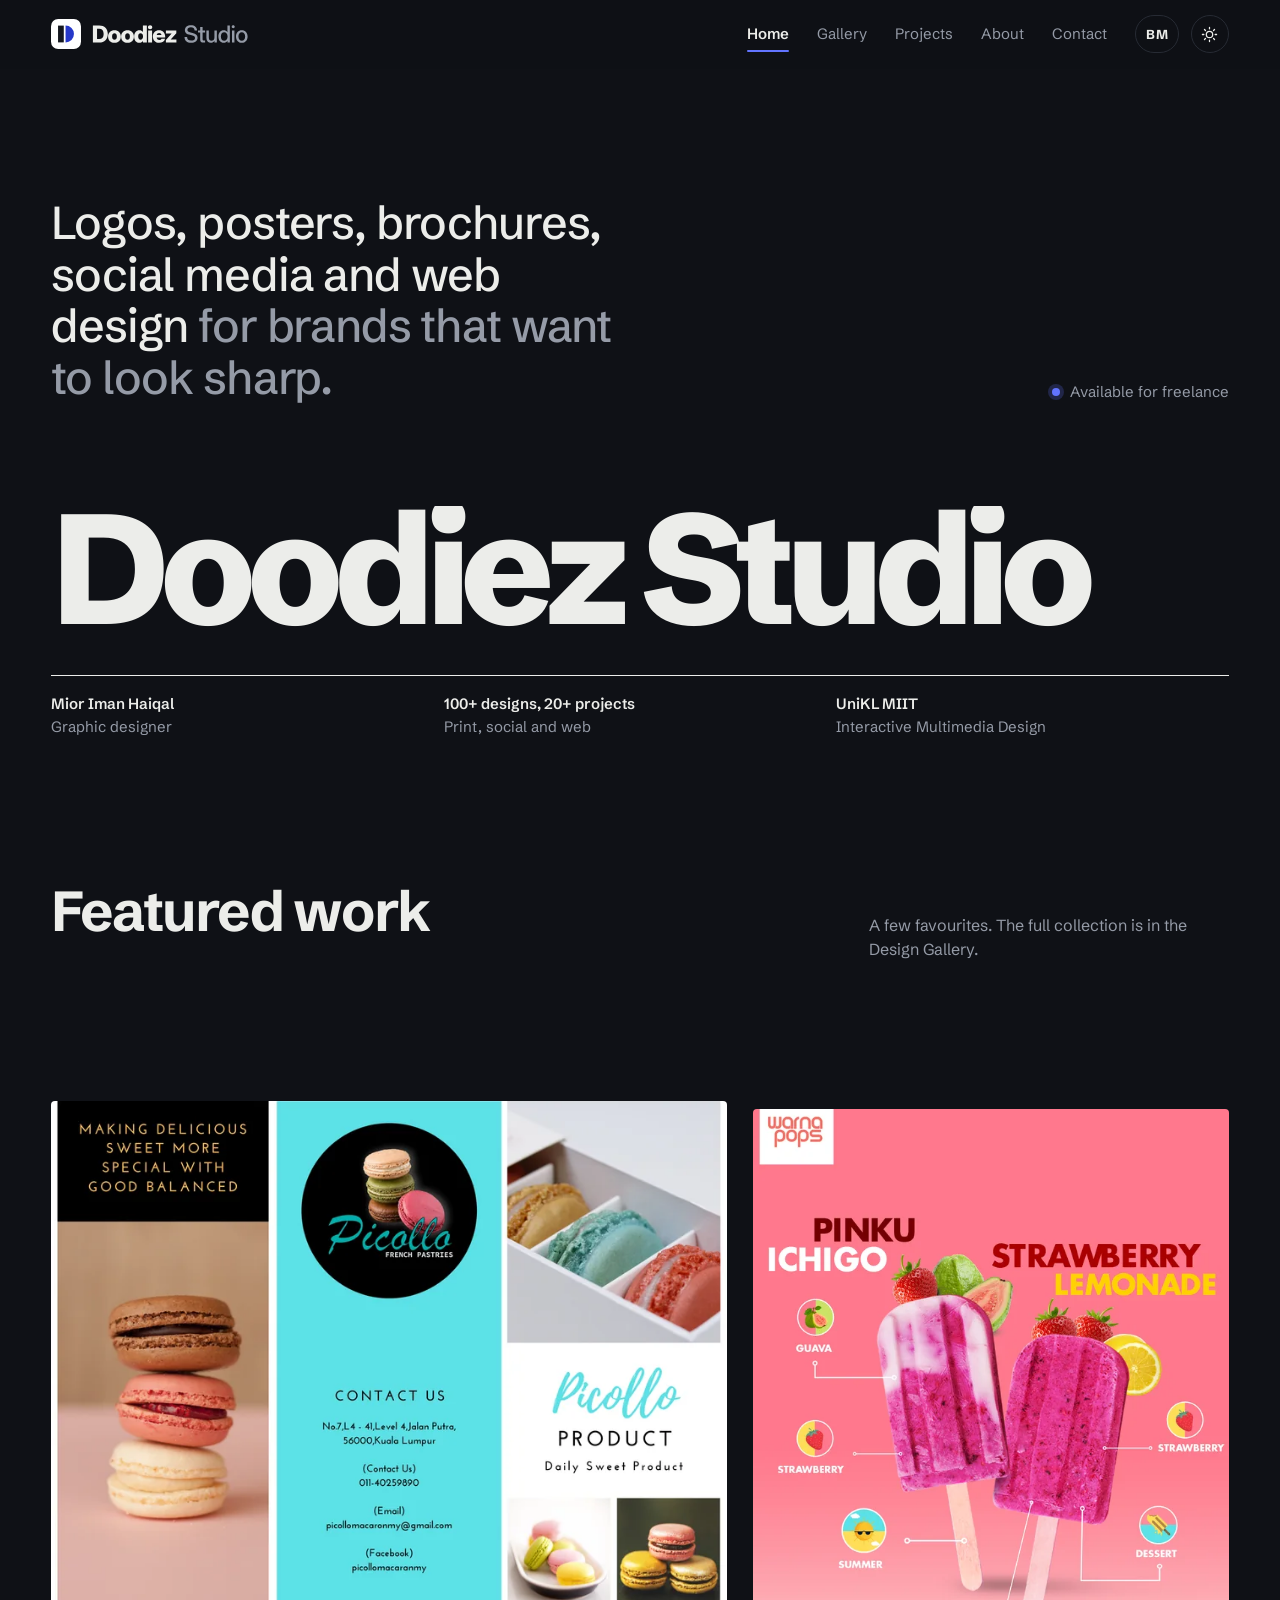
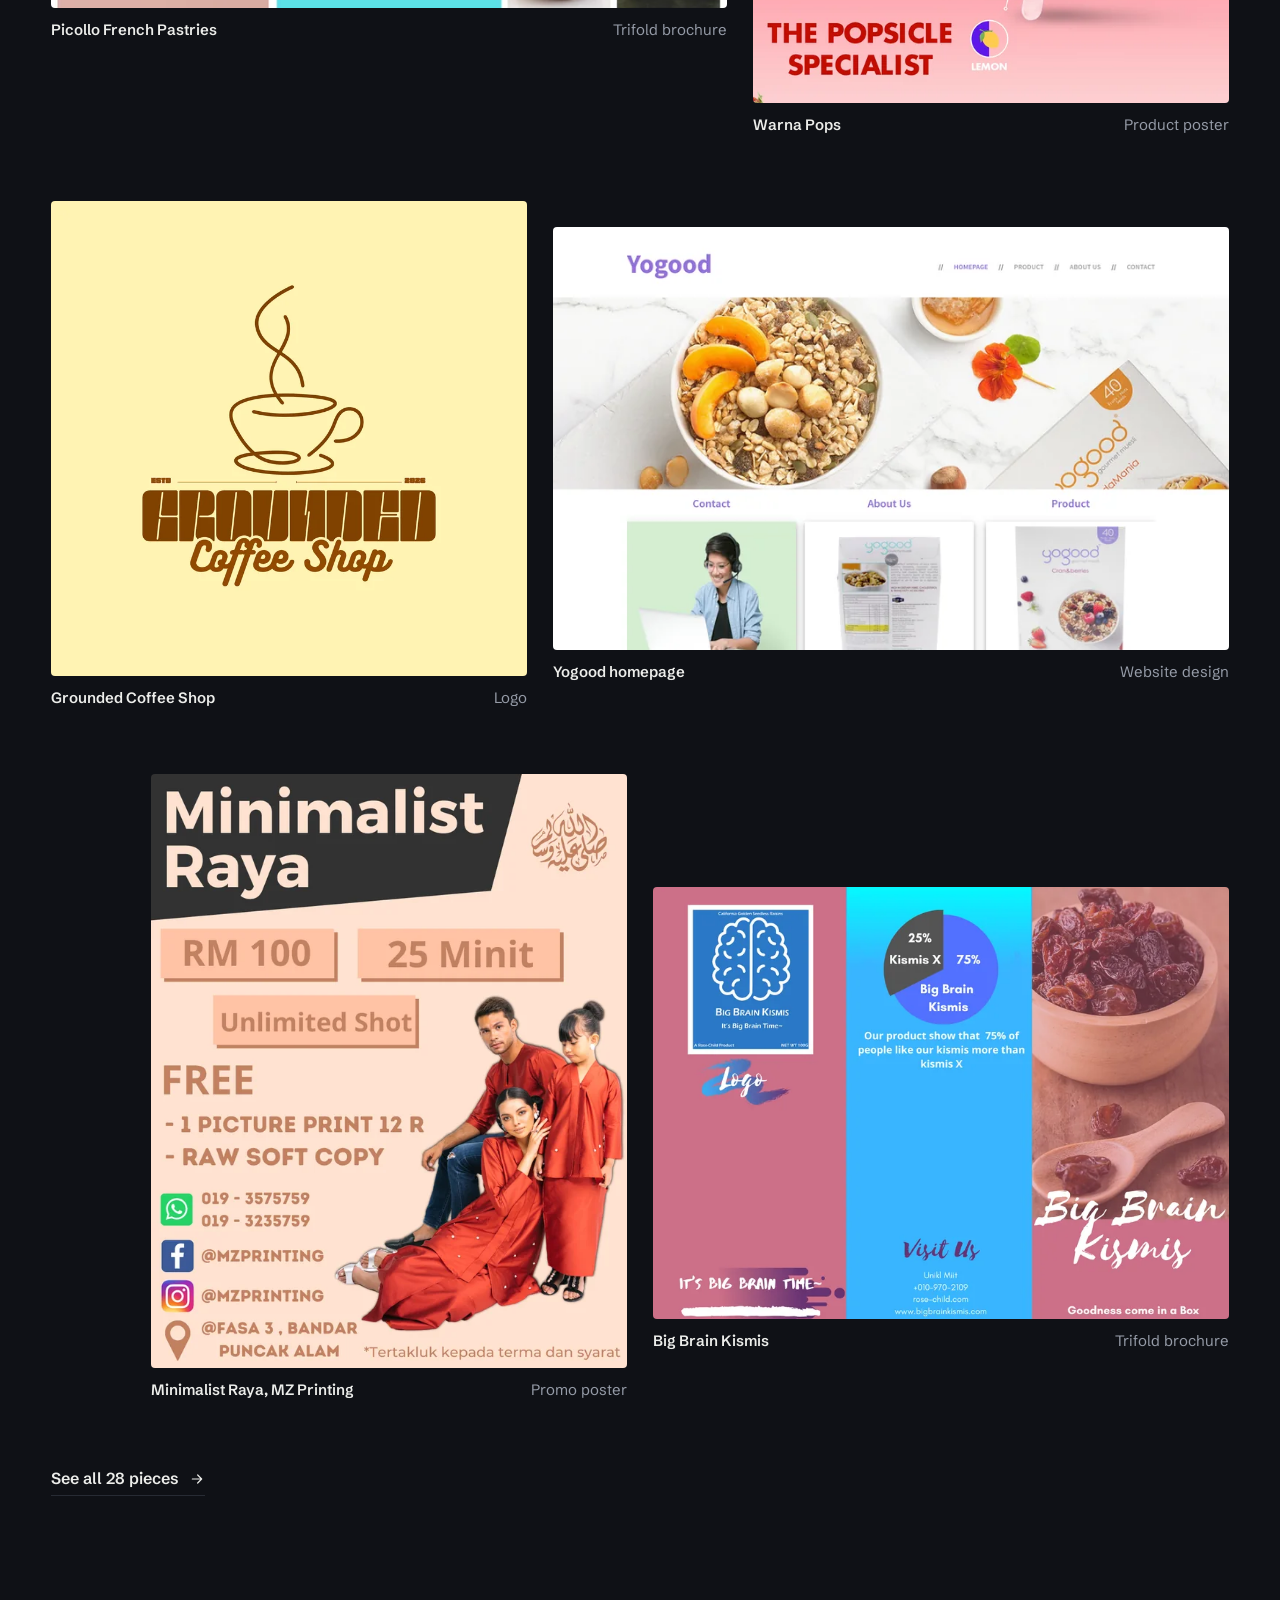
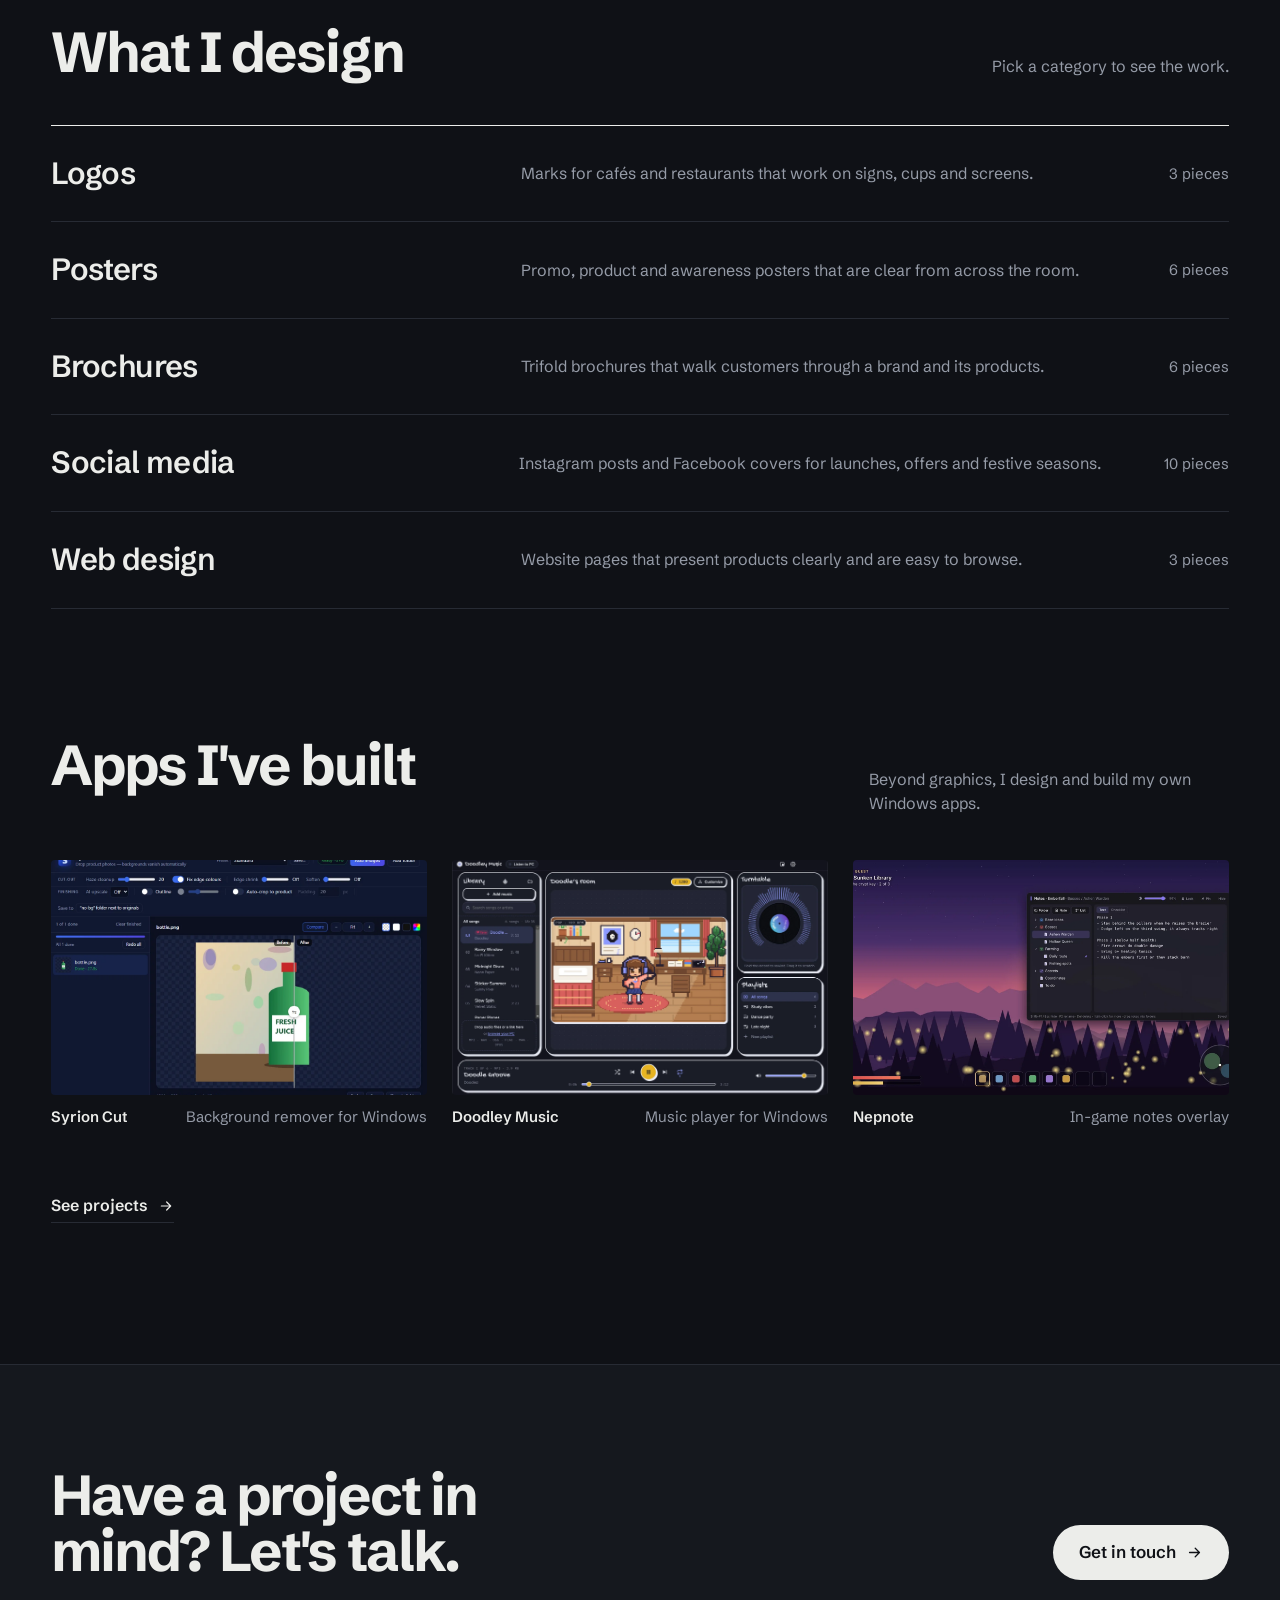
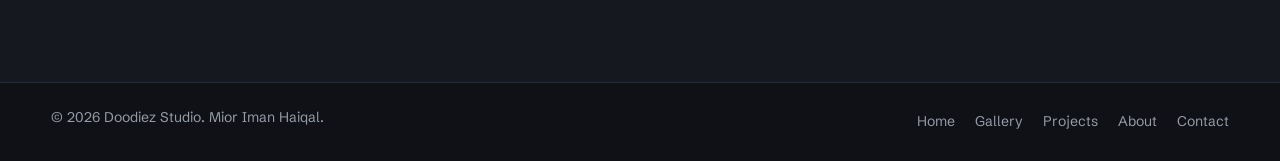
==== commit b2b2a05d: "Add Syrion Cut to Projects" ====
--- a/index.html
+++ b/index.html
@@ -7,10 +7,23 @@
 <meta name="description" content="Doodiez Studio is the portfolio of Mior Iman Haiqal, a graphic designer in Malaysia: logos, posters, brochures, social media and web design.">
 <meta property="og:title" content="Doodiez Studio">
 <meta property="og:description" content="Doodiez Studio is the portfolio of Mior Iman Haiqal, a graphic designer in Malaysia: logos, posters, brochures, social media and web design.">
-<meta property="og:image" content="assets/og.png">
+<meta property="og:type" content="website">
+<meta property="og:site_name" content="Doodiez Studio">
+<meta property="og:url" content="https://doodiezstudio.com/">
+<meta property="og:image" content="https://doodiezstudio.com/assets/og.png">
+<meta property="og:image:secure_url" content="https://doodiezstudio.com/assets/og.png">
+<meta property="og:image:type" content="image/png">
+<meta property="og:image:width" content="1200">
+<meta property="og:image:height" content="630">
+<meta property="og:image:alt" content="Doodiez Studio logo">
+<meta name="twitter:card" content="summary_large_image">
+<meta name="twitter:image" content="https://doodiezstudio.com/assets/og.png">
+<link rel="canonical" href="https://doodiezstudio.com/">
 <link rel="icon" href="assets/favicon.svg" type="image/svg+xml">
 <link rel="icon" href="assets/favicon-32.png" sizes="32x32" type="image/png">
-<link rel="apple-touch-icon" href="assets/apple-touch-icon.png">
+<link rel="icon" href="assets/icon-192.png" sizes="192x192" type="image/png">
+<link rel="apple-touch-icon" href="assets/apple-touch-icon.png" sizes="180x180">
+<link rel="manifest" href="assets/site.webmanifest">
 <meta name="theme-color" content="#0F1116">
 <link rel="preconnect" href="https://fonts.googleapis.com">
 <link rel="preconnect" href="https://fonts.gstatic.com" crossorigin>
@@ -111,6 +124,10 @@
       </div>
       <p class="carousel-hint" aria-hidden="true">Swipe for more <svg viewBox="0 0 24 24" fill="none" stroke="currentColor" stroke-width="1.8" stroke-linecap="round" stroke-linejoin="round"><path d="M5 12h14M13 6l6 6-6 6"/></svg></p>
       <div class="proj-teaser">
+        <a class="pt" href="projects.html#syrion-cut">
+          <div class="shot"><img src="images/projects/syrion-hero.webp" alt="Syrion Cut app" loading="lazy" width="1100" height="760"></div>
+          <div class="cap"><b>Syrion Cut</b><span>Background remover for Windows</span></div>
+        </a>
         <a class="pt" href="projects.html#doodley-music">
           <div class="shot"><img src="images/projects/doodley-hero.webp" alt="Doodley Music app" loading="lazy" width="1600" height="1018"></div>
           <div class="cap"><b>Doodley Music</b><span>Music player for Windows</span></div>
--- a/assets/style.css
+++ b/assets/style.css
@@ -391,3 +391,7 @@
 .quick-btn.wa small{color:#0B4A2E}
 .quick-btn.wa:hover{background:#2FE374;border-color:#2FE374}
 @media (max-width:900px){.quick{margin-top:28px}}
+@media (min-width:901px){
+  .proj-teaser{grid-template-columns:repeat(3,1fr)}
+  .proj-shots:has(> :nth-child(2):last-child){grid-template-columns:repeat(2,1fr)}
+}
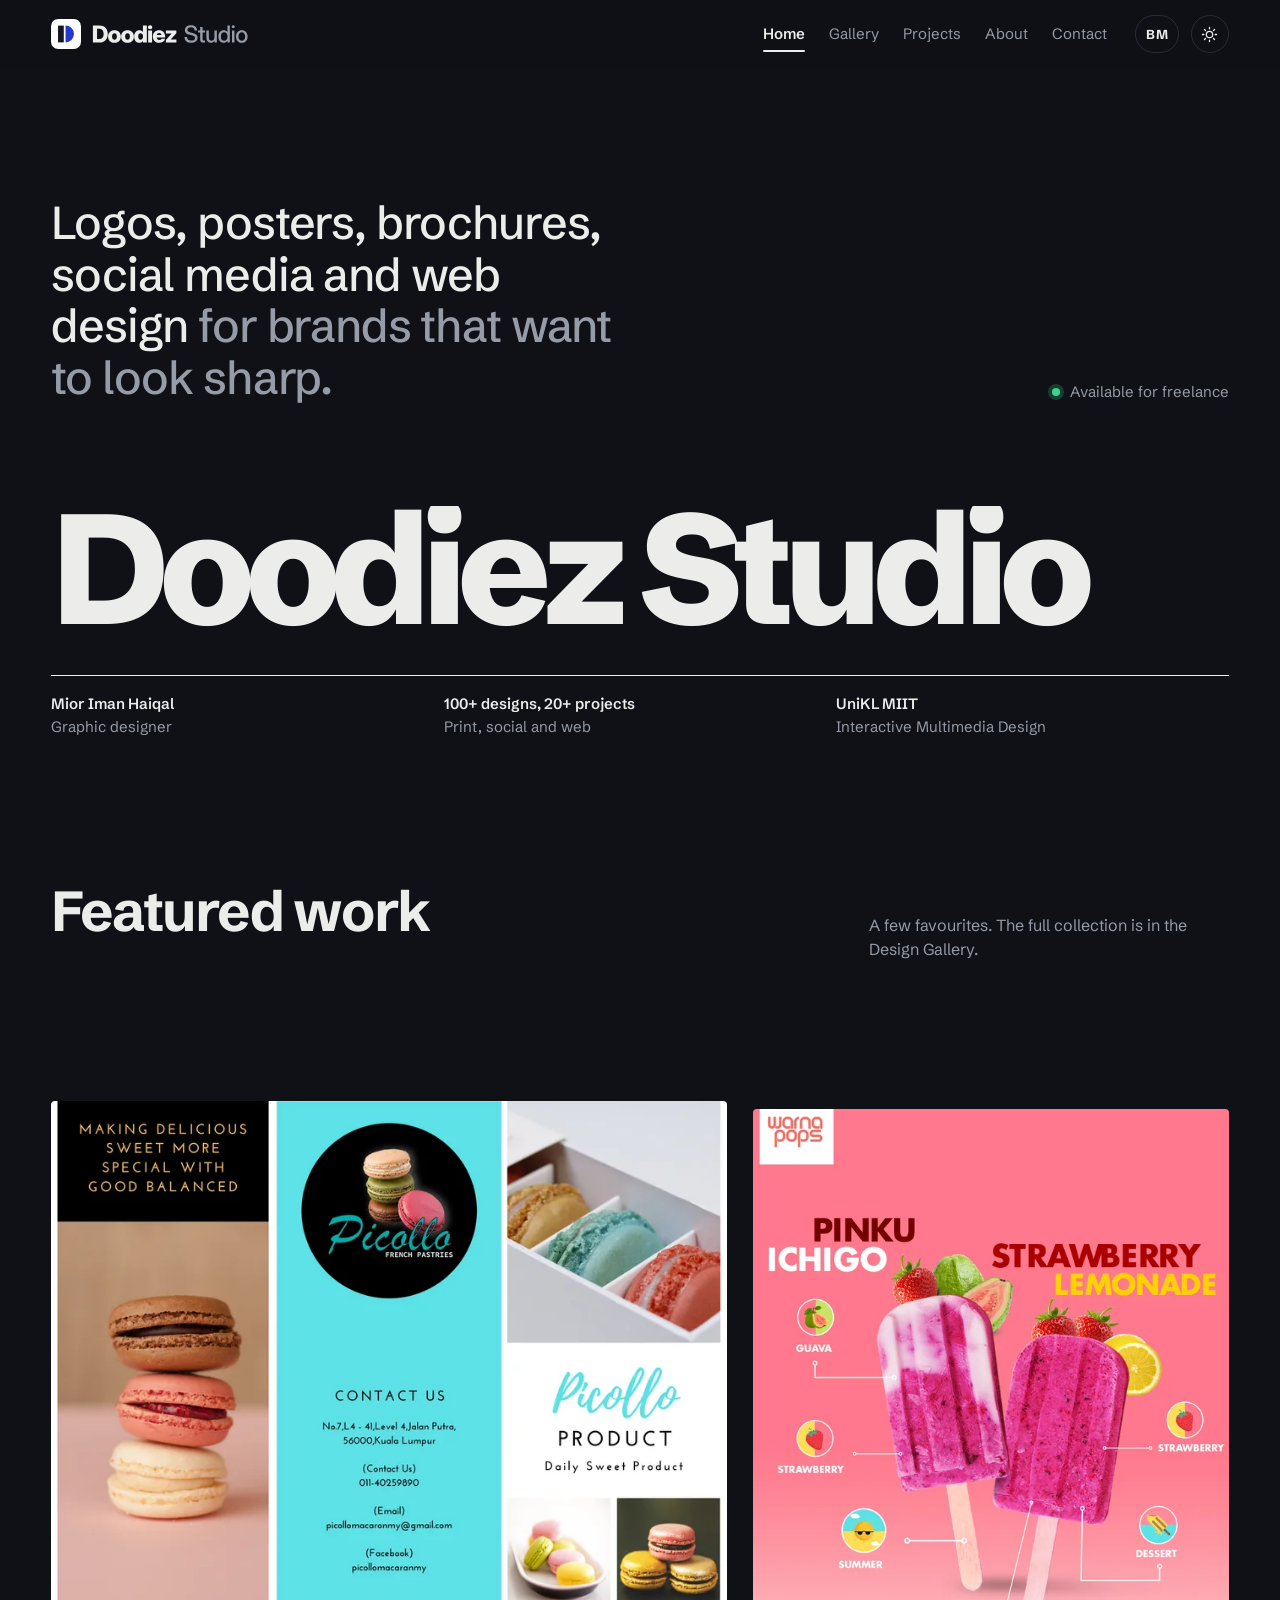
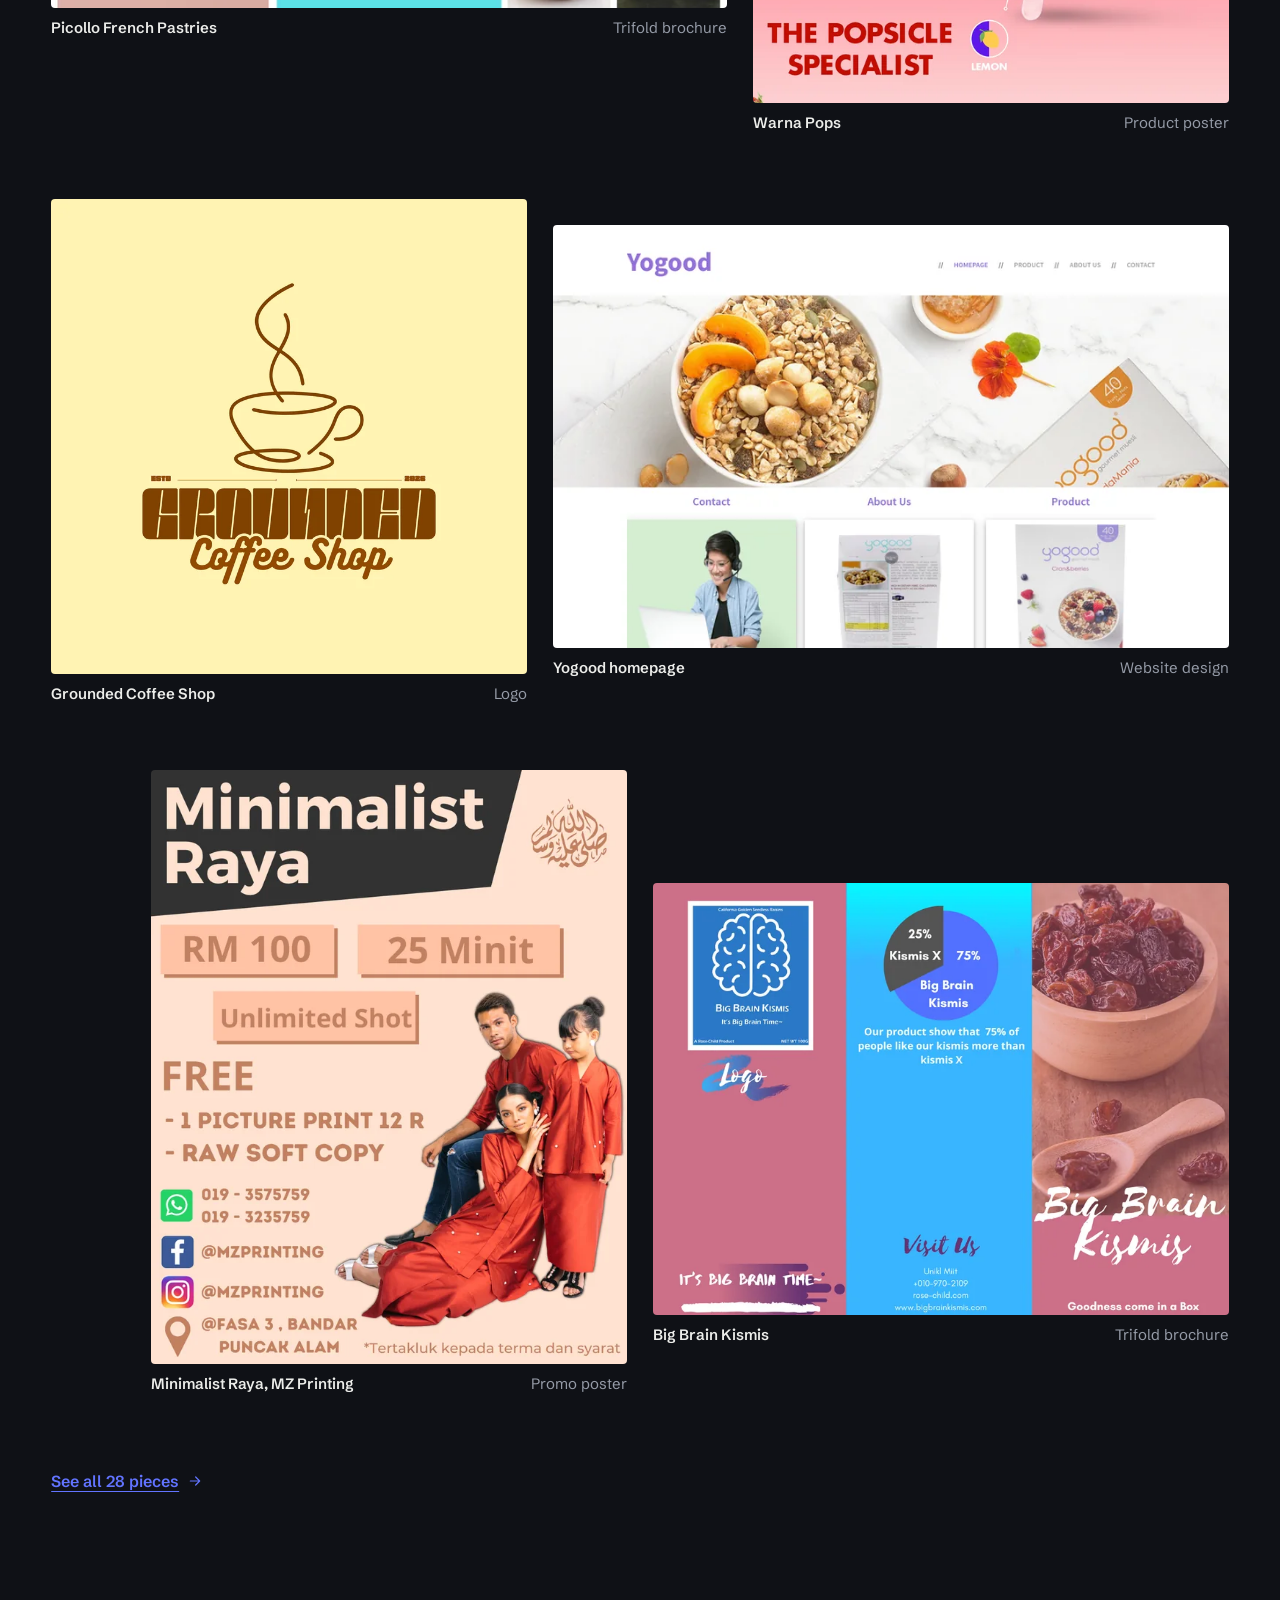
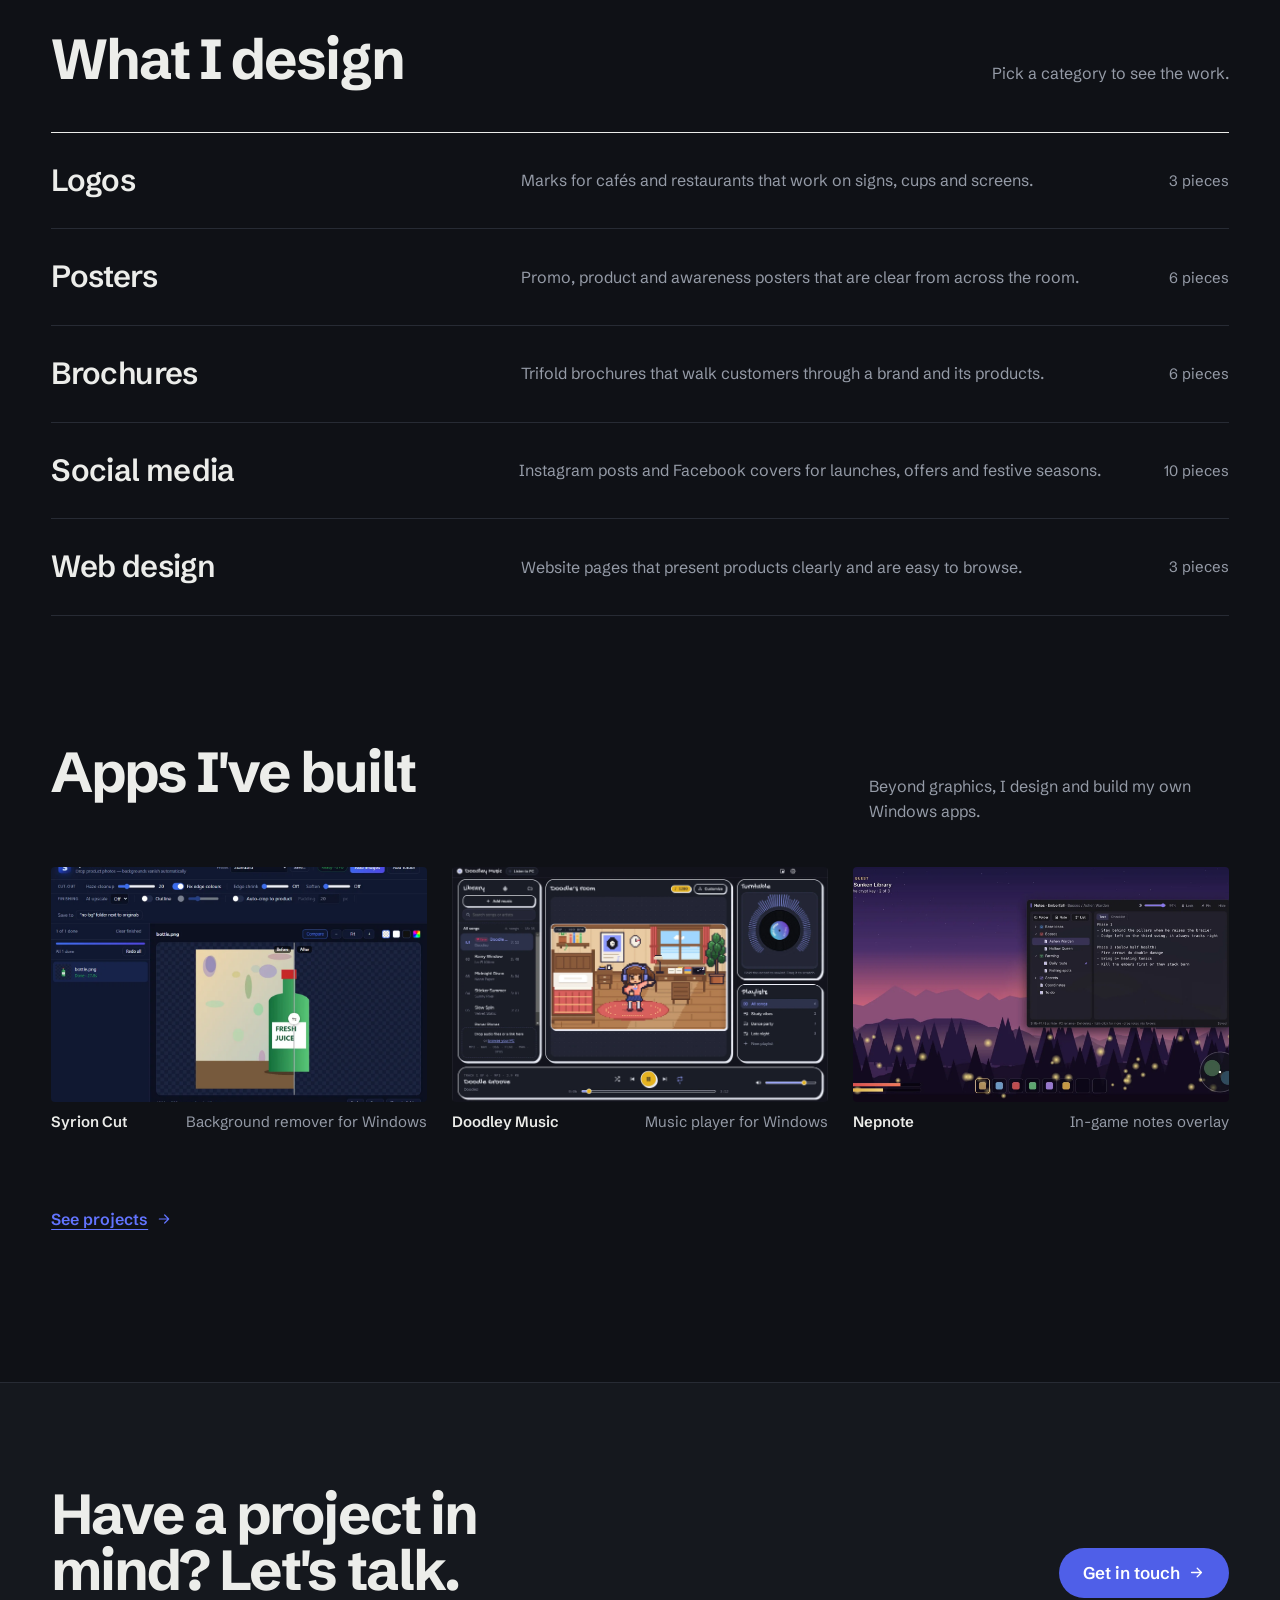
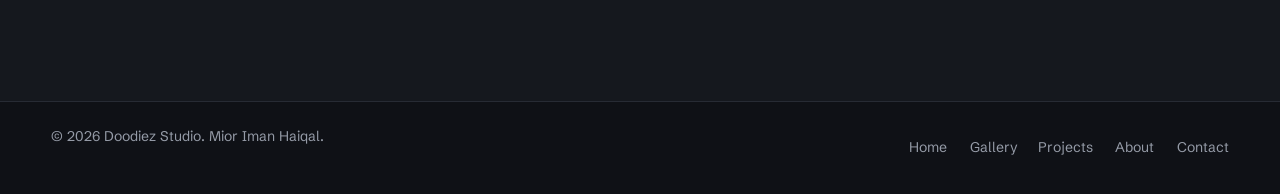
==== commit 5ffb353e: "Add motion: wordmark reveal, scroll reveals, category preview, magnetic buttons Adapted from the Sub" ====
--- a/index.html
+++ b/index.html
@@ -107,11 +107,11 @@
       </div>
       <div class="cats">
         
-        <a class="cat" href="gallery.html#logo"><h3>Logos</h3><p>Marks for cafés and restaurants that work on signs, cups and screens.</p><span class="n">3 pieces</span></a>
-        <a class="cat" href="gallery.html#poster"><h3>Posters</h3><p>Promo, product and awareness posters that are clear from across the room.</p><span class="n">6 pieces</span></a>
-        <a class="cat" href="gallery.html#brochure"><h3>Brochures</h3><p>Trifold brochures that walk customers through a brand and its products.</p><span class="n">6 pieces</span></a>
-        <a class="cat" href="gallery.html#social"><h3>Social media</h3><p>Instagram posts and Facebook covers for launches, offers and festive seasons.</p><span class="n">10 pieces</span></a>
-        <a class="cat" href="gallery.html#web"><h3>Web design</h3><p>Website pages that present products clearly and are easy to browse.</p><span class="n">3 pieces</span></a>
+        <a class="cat" href="gallery.html#logo" data-preview="images/logo-grounded.webp"><h3>Logos</h3><p>Marks for cafés and restaurants that work on signs, cups and screens.</p><span class="n">3 pieces</span></a>
+        <a class="cat" href="gallery.html#poster" data-preview="images/poster-warnapops.webp"><h3>Posters</h3><p>Promo, product and awareness posters that are clear from across the room.</p><span class="n">6 pieces</span></a>
+        <a class="cat" href="gallery.html#brochure" data-preview="images/brochure-picollo-1.webp"><h3>Brochures</h3><p>Trifold brochures that walk customers through a brand and its products.</p><span class="n">6 pieces</span></a>
+        <a class="cat" href="gallery.html#social" data-preview="images/social-kurma-premium.webp"><h3>Social media</h3><p>Instagram posts and Facebook covers for launches, offers and festive seasons.</p><span class="n">10 pieces</span></a>
+        <a class="cat" href="gallery.html#web" data-preview="images/web-yogood-home.webp"><h3>Web design</h3><p>Website pages that present products clearly and are easy to browse.</p><span class="n">3 pieces</span></a>
       </div>
     </div>
   </section>
@@ -171,5 +171,6 @@
 </div>
 <script src="assets/i18n.js"></script>
 <script src="assets/main.js"></script>
+<script src="assets/motion.js"></script>
 </body>
 </html>
--- a/assets/style.css
+++ b/assets/style.css
@@ -5,6 +5,9 @@
   --graphite:#959BA7;
   --line:#272B34;
   --accent:#6274FF;
+  --accent-fill:#4F5FE8;
+  --on-accent:#FFFFFF;
+  --ok:#3DD68C;
   --surface:#181B22;
   --header-bg:rgba(15,17,22,.85);
   --band:#15181E;
@@ -18,6 +21,9 @@
   --graphite:#5D6371;
   --line:#D6D9D2;
   --accent:#2638C9;
+  --accent-fill:#2638C9;
+  --on-accent:#FFFFFF;
+  --ok:#1A7F4B;
   --surface:#E4E6E1;
   --header-bg:rgba(243,244,241,.88);
   --band:#E9EBE6;
@@ -39,12 +45,12 @@
 header.scrolled{border-bottom-color:var(--line)}
 .bar{display:flex;align-items:center;justify-content:space-between;height:68px;gap:16px}
 .logo{font-weight:700;font-size:18px;letter-spacing:-.02em;text-decoration:none;white-space:nowrap}
-.nav-right{display:flex;align-items:center;gap:28px}
-nav{display:flex;gap:28px}
+.nav-right{display:flex;align-items:center;gap:24px}
+nav{display:flex;gap:24px}
 nav a{text-decoration:none;font-size:15px;color:var(--graphite);transition:color .15s;position:relative;padding:4px 0}
 nav a:hover{color:var(--ink)}
 nav a[aria-current="page"]{color:var(--ink);font-weight:600}
-nav a[aria-current="page"]::after{content:"";position:absolute;left:0;right:0;bottom:-2px;height:2px;background:var(--accent);border-radius:2px}
+nav a[aria-current="page"]::after{content:"";position:absolute;left:0;right:0;bottom:-2px;height:2px;background:var(--ink);border-radius:2px}
 .theme-btn{flex:none;display:grid;place-items:center;width:38px;height:38px;border-radius:50%;border:1px solid var(--line);background:transparent;cursor:pointer;transition:border-color .2s}
 .theme-btn:hover{border-color:var(--graphite)}
 .theme-btn svg{width:17px;height:17px}
@@ -60,8 +66,8 @@
 .head{display:flex;justify-content:space-between;align-items:baseline;gap:24px;margin-bottom:clamp(28px,3.5vw,44px)}
 h2{font-size:clamp(32px,4.4vw,60px);letter-spacing:-.035em;line-height:1;font-weight:700}
 .head p{color:var(--graphite);max-width:36ch;font-size:16px}
-.more{display:inline-flex;align-items:center;gap:10px;text-decoration:none;font-weight:600;font-size:16px;border-bottom:1px solid var(--line);padding-bottom:4px;transition:border-color .2s}
-.more:hover{border-color:var(--ink)}
+.more{display:inline-flex;align-items:center;gap:8px;min-height:44px;color:var(--accent);text-decoration:underline;text-underline-offset:4px;text-decoration-thickness:1px;font-weight:600;font-size:16px}
+.more:hover{text-decoration-thickness:2px}
 .more svg{width:16px;height:16px;transition:transform .2s}
 .more:hover svg{transform:translateX(3px)}
 
@@ -71,7 +77,7 @@
 .statement{font-size:clamp(28px,3.6vw,48px);line-height:1.12;letter-spacing:-.025em;font-weight:500;max-width:21ch}
 .statement span{color:var(--graphite)}
 .avail{display:flex;align-items:center;gap:10px;font-size:15px;color:var(--graphite);white-space:nowrap}
-.dot{width:8px;height:8px;border-radius:50%;background:var(--accent);box-shadow:0 0 0 4px color-mix(in srgb,var(--accent) 22%,transparent)}
+.dot{width:8px;height:8px;border-radius:50%;background:var(--ok);box-shadow:0 0 0 4px color-mix(in srgb,var(--ok) 22%,transparent)}
 .wordmark{font-weight:800;letter-spacing:-.065em;line-height:.8;font-size:clamp(40px,12.2vw,184px);margin-top:clamp(48px,8vw,104px);padding-bottom:.08em;white-space:nowrap;overflow:hidden;
   opacity:0;transform:translateY(24px);animation:rise 1s cubic-bezier(.2,.7,.2,1) .15s forwards}
 @keyframes rise{to{opacity:1;transform:none}}
@@ -105,29 +111,29 @@
 .shot{overflow:hidden;border-radius:4px;background:var(--surface)}
 .shot img{width:100%;height:auto;transition:transform .6s cubic-bezier(.2,.7,.2,1)}
 .item:hover .shot img{transform:scale(1.025)}
-.cap{display:flex;justify-content:space-between;gap:12px;padding-top:10px;font-size:15px}
+.cap{display:flex;justify-content:space-between;gap:16px;padding-top:8px;font-size:15px}
 .cap b{font-weight:600}
 .cap span{color:var(--graphite);text-align:right;white-space:nowrap}
 
 /* Work page */
 .filters{display:flex;flex-wrap:wrap;gap:8px;margin-bottom:clamp(24px,3vw,36px);position:sticky;top:68px;z-index:5;background:var(--paper);padding:12px 0;transition:background-color .3s}
-.chip{border:1px solid var(--line);background:transparent;border-radius:999px;padding:8px 16px;font-size:15px;cursor:pointer;color:var(--graphite);transition:color .15s,border-color .15s,background-color .15s}
+.chip{min-height:44px;border:1px solid var(--line);background:transparent;border-radius:999px;padding:8px 16px;font-size:15px;cursor:pointer;color:var(--graphite);transition:color .15s,border-color .15s,background-color .15s}
 .chip:hover{color:var(--ink);border-color:var(--graphite)}
 .chip[aria-pressed="true"]{background:var(--ink);border-color:var(--ink);color:var(--paper)}
-.chip small{font-size:13px;opacity:.6;margin-left:4px}
+.chip small{font-size:13px;margin-left:4px}
 .gallery{columns:3 300px;column-gap:clamp(16px,2vw,24px)}
 .gallery .item{break-inside:avoid;margin:0 0 clamp(24px,3vw,36px)}
 
 /* Lightbox */
 .lb{position:fixed;inset:0;z-index:50;background:#0B0C10;display:none;grid-template-rows:auto 1fr auto;color:#ECEDEA}
 .lb.open{display:grid}
-.lb-top{display:flex;justify-content:space-between;align-items:center;padding:14px var(--gutter)}
+.lb-top{display:flex;justify-content:space-between;align-items:center;padding:16px var(--gutter)}
 .lb-count{font-size:14px;color:#959BA7}
 .lb-stage{display:grid;place-items:center;overflow:auto;padding:0 var(--gutter)}
 .lb-stage img{max-width:min(100%,1100px);max-height:calc(100vh - 150px);width:auto;height:auto;object-fit:contain;border-radius:3px}
 .lb-stage.tall{place-items:start center}
 .lb-stage.tall img{max-height:none}
-.lb-bottom{display:flex;justify-content:space-between;align-items:center;gap:16px;padding:16px var(--gutter) 20px}
+.lb-bottom{display:flex;justify-content:space-between;align-items:center;gap:16px;padding:16px var(--gutter) 24px}
 .lb-cap b{display:block;font-weight:600}
 .lb-cap span{color:#959BA7;font-size:15px}
 .lb-btns{display:flex;gap:8px}
@@ -140,31 +146,31 @@
 .mosaic{display:grid;grid-template-columns:1fr 1fr;grid-template-rows:1fr 1fr;gap:clamp(8px,1vw,12px);aspect-ratio:1/1;position:sticky;top:100px}
 .mosaic img{width:100%;height:100%;min-height:0;object-fit:cover;border-radius:4px;background:var(--surface)}
 .mosaic img:nth-child(2){object-position:50% 20%}
-.lead{font-size:clamp(24px,2.6vw,34px);line-height:1.22;letter-spacing:-.02em;font-weight:500;margin-bottom:28px}
+.lead{font-size:clamp(24px,2.6vw,34px);line-height:1.22;letter-spacing:-.02em;font-weight:500;margin-bottom:24px}
 .prose p{color:var(--graphite);max-width:60ch;margin-bottom:16px}
-.stats{display:flex;gap:clamp(32px,5vw,64px);margin:36px 0 8px}
+.stats{display:flex;gap:clamp(32px,5vw,64px);margin:32px 0 8px}
 .stats strong{display:block;font-size:clamp(40px,4.4vw,60px);font-weight:700;letter-spacing:-.04em;line-height:1}
 .stats span{color:var(--graphite);font-size:15px}
 h3.sub{font-size:15px;font-weight:600;color:var(--graphite);margin:48px 0 4px}
 .edu{list-style:none}
-.edu li{display:grid;grid-template-columns:72px 1fr;gap:16px;padding:14px 0;border-top:1px solid var(--line);font-size:16px}
+.edu li{display:grid;grid-template-columns:72px 1fr;gap:16px;padding:16px 0;border-top:1px solid var(--line);font-size:16px}
 .edu time{color:var(--graphite)}
 .edu b{font-weight:600;display:block}
 .edu span{color:var(--graphite)}
 .services{display:grid;grid-template-columns:repeat(3,1fr);border-top:1px solid var(--ink)}
-.service{padding:28px 28px 8px 0}
-.service + .service{padding-left:28px;border-left:1px solid var(--line)}
-.service h3{font-size:22px;letter-spacing:-.02em;font-weight:600;margin-bottom:12px}
-.service p{color:var(--graphite);font-size:16px;margin-bottom:18px}
+.service{padding:24px 24px 8px 0}
+.service + .service{padding-left:24px;border-left:1px solid var(--line)}
+.service h3{font-size:22px;letter-spacing:-.02em;font-weight:600;margin-bottom:8px}
+.service p{color:var(--graphite);font-size:16px;margin-bottom:16px}
 .service ul{list-style:none;font-size:15px}
-.service li{padding:9px 0;border-top:1px solid var(--line)}
+.service li{padding:8px 0;border-top:1px solid var(--line)}
 
 /* Contact page */
 .contact-main{padding-top:clamp(56px,9vw,120px);padding-bottom:clamp(72px,10vw,136px)}
 .contact-main .intro{color:var(--graphite);font-size:clamp(18px,1.6vw,21px);max-width:42ch;margin:24px 0 clamp(40px,5vw,64px)}
 .mail{display:inline-block;font-size:clamp(26px,6.8vw,104px);font-weight:700;letter-spacing:-.045em;line-height:1;text-decoration:none;border-bottom:2px solid var(--line);padding-bottom:10px;transition:border-color .25s;word-break:break-word}
 .mail:hover{border-color:var(--ink)}
-.copy{margin-top:20px;border:1px solid var(--line);background:transparent;border-radius:999px;padding:10px 20px;font-size:15px;cursor:pointer;transition:background-color .2s,color .2s,border-color .2s}
+.copy{margin-top:16px;min-height:44px;border:1px solid var(--line);background:transparent;border-radius:999px;padding:8px 24px;font-size:15px;cursor:pointer;transition:background-color .2s,color .2s,border-color .2s}
 .copy:hover{background:var(--ink);color:var(--paper);border-color:var(--ink)}
 .brief{display:grid;grid-template-columns:repeat(3,1fr);gap:0;border-top:1px solid var(--ink);margin-top:clamp(64px,8vw,104px)}
 .brief div{padding:24px 24px 0 0}
@@ -176,13 +182,13 @@
 .band{background:var(--band);margin-top:clamp(80px,11vw,152px);padding:clamp(56px,8vw,104px) 0;border-top:1px solid var(--line);transition:background-color .3s}
 .band-inner{display:flex;justify-content:space-between;align-items:flex-end;gap:32px;flex-wrap:wrap}
 .band h2{max-width:16ch}
-.btn{display:inline-flex;align-items:center;gap:10px;text-decoration:none;font-weight:600;background:var(--ink);color:var(--paper);border-radius:999px;padding:14px 26px;transition:opacity .2s}
+.btn{display:inline-flex;align-items:center;gap:8px;min-height:48px;text-decoration:none;font-weight:600;background:var(--accent-fill);color:var(--on-accent);border-radius:999px;padding:12px 24px;transition:opacity .2s}
 .btn:hover{opacity:.85}
 .btn svg{width:16px;height:16px}
 footer{border-top:1px solid var(--line)}
 .foot{display:flex;justify-content:space-between;gap:16px;padding:24px var(--gutter);max-width:var(--max);margin:0 auto;font-size:14px;color:var(--graphite)}
 .foot nav{gap:20px}
-.foot a{text-decoration:none;font-size:14px}
+.foot a{text-decoration:none;font-size:14px;display:inline-flex;align-items:center;justify-content:center;min-height:44px;min-width:44px}
 
 /* Responsive */
 @media (max-width:900px){
@@ -206,8 +212,8 @@
   body{font-size:16px}
   .hero-meta{grid-template-columns:1fr}
   .hero-meta div{border-bottom:1px solid var(--line)}
-  .gallery{columns:2;column-gap:12px}
-  .gallery .item{margin-bottom:20px}
+  .gallery{columns:2;column-gap:16px}
+  .gallery .item{margin-bottom:24px}
   .cap{flex-direction:column;gap:0;font-size:14px}
   .cap span{text-align:left;white-space:normal}
   .foot{flex-direction:column}
@@ -218,7 +224,7 @@
 .menu-btn svg{width:18px;height:18px}
 .drawer{display:none;border-top:1px solid var(--line);padding:8px var(--gutter) 20px}
 .drawer.open{display:block}
-.drawer a{display:block;text-decoration:none;font-size:24px;font-weight:600;letter-spacing:-.02em;padding:10px 0;color:var(--graphite)}
+.drawer a{display:block;text-decoration:none;font-size:24px;font-weight:600;letter-spacing:-.02em;padding:8px 0;color:var(--graphite)}
 .drawer a[aria-current="page"]{color:var(--ink)}
 @media (min-width:901px){.drawer{display:none!important}}
 @media (max-width:900px){.menu-btn{display:grid}}
@@ -237,14 +243,14 @@
 .proj-hero{cursor:zoom-in}
 .proj-hero .shot{border-radius:6px}
 .proj-body{display:grid;grid-template-columns:7fr 4fr;gap:clamp(32px,6vw,96px);margin-top:clamp(28px,3.5vw,48px)}
-.proj-tag{color:var(--accent);font-weight:600;font-size:15px;margin-bottom:10px}
+.proj-tag{color:var(--graphite);font-weight:600;font-size:15px;margin-bottom:8px}
 .proj h2{margin-bottom:20px}
 .proj-lead{font-size:clamp(20px,2vw,26px);line-height:1.3;letter-spacing:-.015em;font-weight:500;margin-bottom:20px;max-width:34ch}
 .proj-meta{border-top:1px solid var(--ink)}
 .proj-meta div{display:flex;justify-content:space-between;gap:16px;padding:12px 0;border-bottom:1px solid var(--line);font-size:15px}
 .proj-meta dt{color:var(--graphite)}
 .proj-meta dd{font-weight:600;text-align:right}
-.proj-btns{display:flex;flex-wrap:wrap;gap:10px;margin-top:24px}
+.proj-btns{display:flex;flex-wrap:wrap;gap:8px;margin-top:24px}
 .btn.ghost{background:transparent;color:var(--ink);border:1px solid var(--line)}
 .btn.ghost:hover{opacity:1;border-color:var(--ink)}
 .btn svg{width:17px;height:17px}
@@ -265,30 +271,29 @@
 
 /* About extras */
 .tools{list-style:none;display:flex;flex-wrap:wrap;gap:8px;padding-top:14px;border-top:1px solid var(--line)}
-.tools li{border:1px solid var(--line);border-radius:999px;padding:6px 14px;font-size:15px}
+.tools li{border:1px solid var(--line);border-radius:999px;padding:4px 16px;font-size:15px}
 
 /* Contact form */
 .contact-grid{display:grid;grid-template-columns:5fr 7fr;gap:clamp(40px,7vw,112px);align-items:start;margin-top:24px}
 .contact-grid .intro{margin-top:0}
-.mail-sm{display:inline-block;font-size:clamp(20px,2vw,26px);font-weight:600;letter-spacing:-.01em;text-decoration:none;border-bottom:1px solid var(--line);padding:10px 0 6px;transition:border-color .2s;word-break:break-word}
-.mail-sm:hover{border-color:var(--ink)}
+.mail-sm{display:inline-block;font-size:clamp(20px,2vw,26px);font-weight:600;letter-spacing:-.01em;color:var(--accent);text-decoration:underline;text-underline-offset:5px;text-decoration-thickness:1px;padding:8px 0;word-break:break-word}
+.mail-sm:hover{text-decoration-thickness:2px}
 .tips li{grid-template-columns:1fr}
-.form{display:grid;gap:22px;background:var(--surface);border:1px solid var(--line);border-radius:8px;padding:clamp(20px,3vw,40px)}
+.form{display:grid;gap:24px;background:var(--surface);border:1px solid var(--line);border-radius:8px;padding:clamp(20px,3vw,40px)}
 .field label{display:block;font-size:15px;font-weight:600;margin-bottom:8px}
-.field input,.field textarea{width:100%;font:inherit;font-size:16px;color:var(--ink);background:var(--paper);border:1px solid var(--line);border-radius:6px;padding:13px 14px;transition:border-color .15s,box-shadow .15s;resize:vertical}
+.field input,.field textarea{width:100%;font:inherit;font-size:16px;color:var(--ink);background:var(--paper);border:1px solid var(--line);border-radius:0;padding:12px 16px;transition:border-color .15s,box-shadow .15s;resize:vertical}
 .field input:hover,.field textarea:hover{border-color:var(--graphite)}
 .field input:focus,.field textarea:focus{outline:none;border-color:var(--accent);box-shadow:0 0 0 3px color-mix(in srgb,var(--accent) 25%,transparent)}
-.field textarea::placeholder{color:var(--graphite);opacity:.7}
+.field textarea::placeholder{color:var(--graphite);opacity:1}
 .field [aria-invalid="true"]{border-color:#E5484D}
-.err{display:none;color:#F2555A;font-size:14px;margin-top:6px}
+.err{display:none;color:#F2555A;font-size:14px;margin-top:4px}
 :root[data-theme="light"] .err{color:#C62A2F}
 .err.show{display:block}
 .hp{position:absolute;left:-9999px;width:1px;height:1px;opacity:0}
 .send{justify-self:start;border:0;cursor:pointer;font-size:16px}
 .send:disabled{opacity:.6;cursor:wait}
 .status{font-size:15px;min-height:1px}
-.status.ok{color:#3DD68C}
-:root[data-theme="light"] .status.ok{color:#1A7F4B}
+.status.ok{color:var(--ok)}
 .status.bad{color:#F2555A}
 :root[data-theme="light"] .status.bad{color:#C62A2F}
 
@@ -302,7 +307,7 @@
 }
 .cap[hidden]{display:none}
 .other-list a,.other-list li:not(:has(a)){align-items:baseline}
-.logo{display:block;line-height:0}
+.logo{display:flex;align-items:center;min-height:44px;line-height:0}
 .logo-svg{height:22px;width:auto;display:block}
 /* Logo tile: white tile in dark mode, black tile in light mode */
 :root{--tile-bg:#FFFFFF;--tile-ink:#14171F;--tile-acc:#2638C9}
@@ -329,12 +334,12 @@
   .foot nav{gap:4px 18px}
   .foot nav a{padding:8px 0}
   /* Swipeable rows instead of long single columns */
-  .featured,.proj-shots,.proj-teaser{display:grid;grid-auto-flow:column;grid-template-columns:none;grid-auto-columns:82%;gap:14px;overflow-x:auto;scroll-snap-type:x mandatory;margin:0 calc(var(--gutter) * -1);padding:0 var(--gutter) 6px;scroll-padding:0 var(--gutter);scrollbar-width:none;overscroll-behavior-x:contain}
+  .featured,.proj-shots,.proj-teaser{display:grid;grid-auto-flow:column;grid-template-columns:none;grid-auto-columns:82%;gap:16px;overflow-x:auto;scroll-snap-type:x mandatory;margin:0 calc(var(--gutter) * -1);padding:0 var(--gutter) 6px;scroll-padding:0 var(--gutter);scrollbar-width:none;overscroll-behavior-x:contain}
   .featured::-webkit-scrollbar,.proj-shots::-webkit-scrollbar,.proj-teaser::-webkit-scrollbar{display:none}
   .featured .item,.proj-shots .item,.proj-teaser .pt{scroll-snap-align:start;margin-top:0!important}
   .featured .shot{aspect-ratio:4/5!important}
   .proj-shots .shot,.proj-teaser .shot{aspect-ratio:16/10}
-  .carousel-hint{display:flex;align-items:center;gap:8px;color:var(--graphite);font-size:14px;margin:-8px 0 14px}
+  .carousel-hint{display:flex;align-items:center;gap:8px;color:var(--graphite);font-size:14px;margin:-8px 0 16px}
   .carousel-hint svg{width:15px;height:15px}
   /* Filters: one swipeable row */
   .filters{flex-wrap:nowrap;overflow-x:auto;margin:0 calc(var(--gutter) * -1) 20px;padding:10px var(--gutter);scrollbar-width:none;top:calc(68px + env(safe-area-inset-top))}
@@ -352,9 +357,9 @@
   .lead{font-size:22px}
   .proj-lead{font-size:19px}
   .stats strong{font-size:44px}
-  .edu li{grid-template-columns:52px 1fr;gap:12px}
+  .edu li{grid-template-columns:52px 1fr;gap:16px}
   .band h2{font-size:32px}
-  .btn{padding:14px 22px}
+  .btn{padding:12px 24px}
   .proj-btns .btn{flex:1;justify-content:center}
   .mosaic{max-width:none}
   .form{padding:20px}
@@ -378,20 +383,49 @@
 .nav-right{gap:12px}
 nav.main{margin-right:16px}
 @media (max-width:900px){.lang-btn{height:44px;min-width:44px}nav.main{margin-right:0}}
-@media (max-width:350px){.lang-btn,.theme-btn,.menu-btn{width:40px;height:40px;min-width:40px}.nav-right{gap:8px}}
-@media (max-width:350px){.logo-svg{height:21px}.lang-btn,.theme-btn,.menu-btn{width:38px;height:38px;min-width:38px}.nav-right{gap:6px}}
+@media (max-width:350px){.logo-svg{height:21px}}
 /* Contact quick actions */
-.quick{display:grid;gap:10px;margin-bottom:36px}
-.quick-btn{display:flex;align-items:center;gap:14px;text-decoration:none;border:1px solid var(--line);border-radius:10px;padding:14px 16px;transition:border-color .2s,background-color .2s}
+.quick{display:grid;gap:8px;margin-bottom:32px}
+.quick-btn{display:flex;align-items:center;gap:16px;text-decoration:none;border:1px solid var(--line);border-radius:8px;padding:16px;transition:border-color .2s,background-color .2s}
 .quick-btn:hover{border-color:var(--ink)}
 .quick-btn svg{width:24px;height:24px;flex:none}
 .quick-btn b{display:block;font-weight:600;font-size:16px}
 .quick-btn small{display:block;color:var(--graphite);font-size:14px}
-.quick-btn.wa{background:#25D366;border-color:#25D366;color:#06281A}
-.quick-btn.wa small{color:#0B4A2E}
-.quick-btn.wa:hover{background:#2FE374;border-color:#2FE374}
-@media (max-width:900px){.quick{margin-top:28px}}
+.quick-btn.wa svg{color:#25D366}
+@media (max-width:900px){.quick{margin-top:32px}}
 @media (min-width:901px){
   .proj-teaser{grid-template-columns:repeat(3,1fr)}
   .proj-shots:has(> :nth-child(2):last-child){grid-template-columns:repeat(2,1fr)}
 }
+/* Phones: header fits logo + three 44px buttons */
+@media (max-width:480px){.bar{gap:8px}.nav-right{gap:8px}}
+@media (max-width:350px){.nav-right{gap:4px}}
+
+/* ===== Motion (assets/motion.js adds .motion to <html> unless reduced motion is on) ===== */
+:root{--ease-out:cubic-bezier(.22,1,.36,1)}
+@keyframes chUp{from{transform:translateY(105%)}to{transform:none}}
+@keyframes fadeUp{from{opacity:0;transform:translateY(24px)}to{opacity:1;transform:none}}
+/* Hero: wordmark letters rise one after another; the lines around it follow */
+.motion .wordmark{opacity:1;transform:none;animation:none}
+.motion .wordmark .ch{display:inline-block;white-space:pre;transform:translateY(105%);animation:chUp .7s var(--ease-out) calc(var(--i) * 35ms + .1s) both}
+.motion .hero-top > *{animation:fadeUp .6s var(--ease-out) both}
+.motion .hero-top > .avail{animation-delay:.12s}
+.motion .hero-meta{animation:fadeUp .6s var(--ease-out) .55s both}
+.motion .page-head h1,.motion .contact-main h1{animation:fadeUp .7s var(--ease-out) both}
+.motion .page-head p,.motion .contact-main .intro{animation:fadeUp .6s var(--ease-out) .12s both}
+/* Scroll reveal: once, 24px, under half a second */
+.motion .rv{opacity:0;transform:translateY(24px);transition:opacity .5s var(--ease-out) var(--d,0ms),transform .5s var(--ease-out) var(--d,0ms)}
+.motion .rv.in{opacity:1;transform:none}
+.motion .cat.rv{transition:opacity .5s var(--ease-out) var(--d,0ms),transform .5s var(--ease-out) var(--d,0ms),padding-left .25s}
+/* Press feedback on buttons and chips */
+.btn,.chip,.copy,.quick-btn,.theme-btn,.lang-btn,.menu-btn{transition-property:opacity,background-color,border-color,color,scale;transition-duration:.15s}
+.btn:active,.chip:active,.copy:active,.quick-btn:active,.theme-btn:active,.lang-btn:active,.menu-btn:active{scale:.97}
+/* Category preview window that follows the cursor (mouse only) */
+.peek{position:fixed;left:0;top:0;z-index:30;width:240px;aspect-ratio:4/5;overflow:hidden;border-radius:4px;background:var(--surface);pointer-events:none;opacity:0;scale:.9;transition:opacity .18s var(--ease-out),scale .24s var(--ease-out);box-shadow:0 2px 4px rgba(0,0,0,.12),0 16px 32px rgba(0,0,0,.28)}
+.peek.on{opacity:1;scale:1}
+.peek-reel{transition:transform .24s cubic-bezier(.2,.85,.25,1)}
+.peek-reel img{width:100%;height:calc(100% / 5);object-fit:cover}
+.cat h3{transition:color .15s}
+@media (hover:hover) and (pointer:fine){.cats:hover .cat h3{color:var(--graphite)}.cats .cat:hover h3{color:var(--ink)}}
+@media (prefers-reduced-motion:reduce){.peek{display:none}}
+@media (prefers-reduced-motion:reduce){.wordmark{opacity:1;transform:none}}
